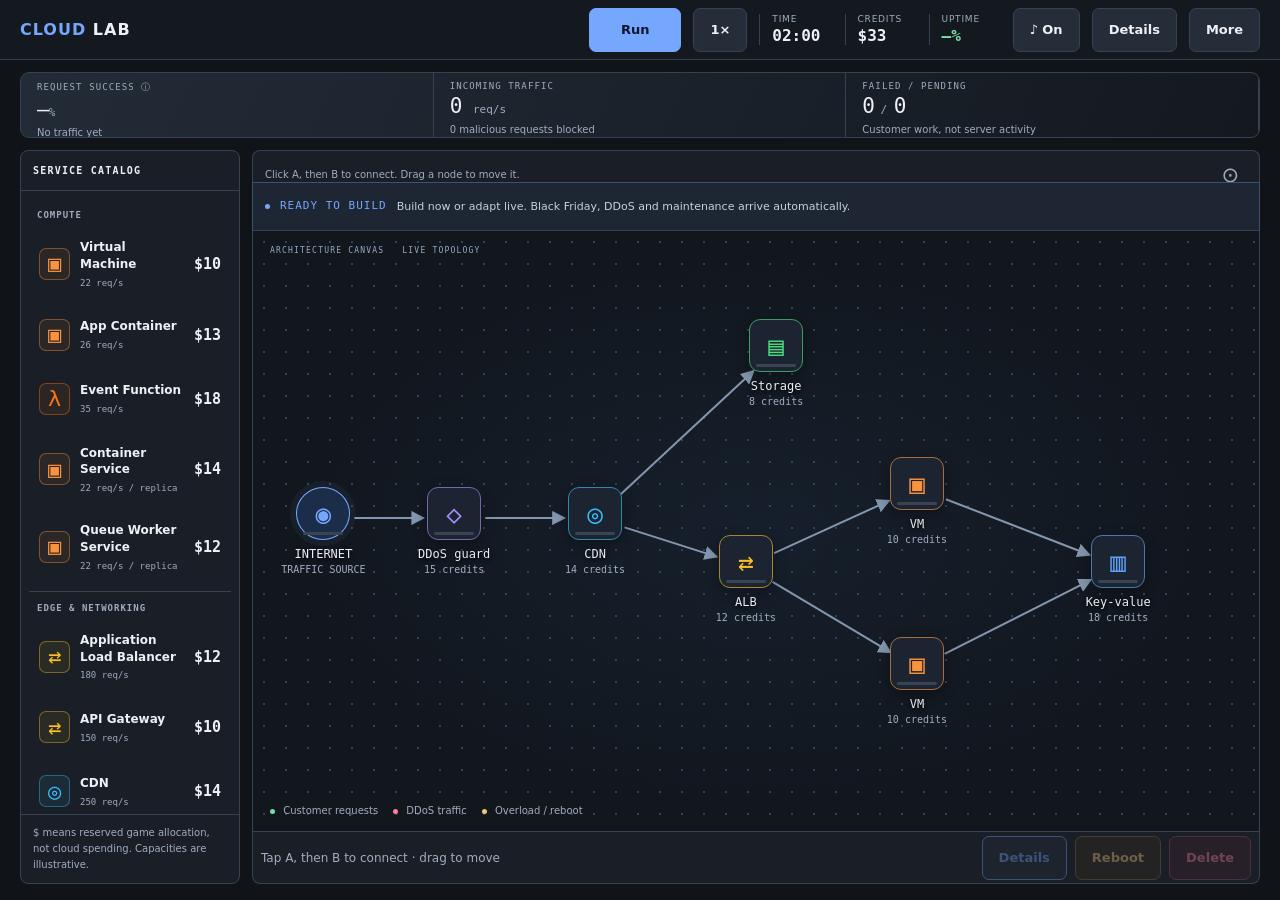
==== cloud-architect-lab/index.html @ c0fd357b "feat: showcase Cloud Architect Lab with playable demo" ====
<!doctype html>
<html lang="en">
<head>
  <meta charset="UTF-8">
  <meta name="viewport" content="width=device-width, initial-scale=1, viewport-fit=cover">
  <meta name="theme-color" content="#101318">
  <title>Cloud Architect Lab · Build. Break. Learn.</title>
  <link rel="icon" href="./favicon.svg" type="image/svg+xml">
  <link rel="stylesheet" href="./style.css">
  <link rel="stylesheet" href="./arcade.css">
  <link rel="stylesheet" href="./phone.css">
  <link rel="stylesheet" href="./theme.css">
  <link rel="stylesheet" href="./desktop.css">
  <script type="module" src="./app.js"></script>
</head>
<body>
  <div id="game-shell">
  <nav class="phone-toolbar" aria-label="Game controls">
    <span class="phone-brand">CLOUD <span>LAB</span></span>
    <button id="phone-start">Run</button><button id="phone-speed" aria-label="Change simulation speed">1×</button>
    <div class="phone-stat"><small>TIME</small><strong id="phone-clock">02:00</strong></div>
    <div class="phone-stat"><small>CREDITS</small><strong id="phone-credits">$33</strong></div>
    <div class="phone-stat"><small>UPTIME</small><strong id="phone-uptime">—%</strong></div>
    <button id="phone-mute" aria-label="Mute game audio">♪ On</button>
    <button id="phone-details">Details</button><button id="phone-menu">More</button>
  </nav>
  <header class="topbar">
    <a class="brand" href="./" aria-label="Cloud Architect Lab home"><span class="brand-icon">⬡</span><span>CLOUD ARCHITECT <b>LAB</b><small>BUILD. BREAK. LEARN.</small></span></a>
    <div class="top-right"><span class="local-badge"><i></i> SIMULATION SANDBOX</span><button id="sound-toggle" class="button quiet" aria-label="Mute sound effects" aria-pressed="true">♪ Sound on</button><button id="help" class="button quiet">How to play <span>?</span></button></div>
  </header>
  <main>
    <section class="mission-bar" aria-label="Live arcade round">
      <div class="mission-title"><span class="eyebrow">YOUR NEXT EXPERIMENT</span><h1>Build for the unexpected.</h1><p>Design a cloud. Put it under pressure. Find what breaks.</p></div>
      <div class="mission-controls"><div class="round-controls"><div class="arcade-brief"><span class="eyebrow">ONE ROUND. ADAPT LIVE.</span><small>Maintenance can overlap surges and attacks</small></div><button id="start" class="button primary">▶ &nbsp; Run simulation</button></div><div class="audio-controls" role="group" aria-label="Game audio"><button id="music-toggle" class="tiny-button" aria-pressed="true">♫ Music on</button><label for="audio-volume">Volume <input id="audio-volume" type="range" min="0" max="100" value="65"><output id="volume-value" for="audio-volume">65%</output></label><button id="test-audio" class="tiny-button">Test sound</button><span id="music-status">Music ready / paused</span></div></div>
    </section>
    <section class="metrics" aria-label="Live metrics">
      <div class="metric"><span>ROUND CLOCK</span><strong id="clock">02:00</strong><small id="phase">Ready to build</small></div>
      <div class="metric uptime-metric"><span>UPTIME <em title="Percentage of simulated time with both web and API healthy end-to-end paths. Path availability, not request success or a cloud guarantee.">ⓘ</em></span><strong id="uptime">—<sub>%</sub></strong><small id="downtime">No observed time yet</small></div>
      <div class="metric"><span>REQUEST SUCCESS <em title="Completed legitimate requests divided by arrivals. Pending work is not yet successful.">ⓘ</em></span><strong id="success">—<sub>%</sub></strong><small id="completed">No traffic yet</small></div>
      <div class="metric"><span>INCOMING TRAFFIC</span><strong id="rps">0 <sub>req/s</sub></strong><small id="blocked">0 malicious requests blocked</small></div>
      <div class="metric"><span>FAILED / PENDING</span><strong><span id="failed">0</span><sub> / </sub><span id="pending">0</span></strong><small>Customer work, not server activity</small></div>
      <div class="metric budget"><span>ALLOCATION BUDGET</span><strong id="credits">33 <sub>credits</sub></strong><small id="spent">87 / 120 allocated</small></div>
    </section>
    <section class="workspace">
      <aside class="palette panel"><div class="panel-heading"><span>SERVICE CATALOG</span><small>DRAG OR TAP TO PLACE</small></div><div id="catalog"></div><div class="palette-note">$ means reserved game allocation, not cloud spending. Capacities are illustrative.</div></aside>
      <div class="center-column">
        <div class="canvas-toolbar"><span id="canvas-hint">Click A, then B to connect. Drag a node to move it.</span><button id="fit" class="icon-button" title="Clear selection" aria-label="Clear selection">⊙</button></div>
        <div class="event-strip situation-idle" id="event-strip" role="region" aria-label="Current situation"><span class="pulse-dot"></span><strong id="event-name" aria-live="polite">READY TO BUILD</strong><span id="event-copy">Build now or adapt live. Situations change automatically.</span></div>
        <div class="board" id="board" aria-label="Cloud architecture editor">
          <div class="board-corner">ARCHITECTURE CANVAS <span>LIVE TOPOLOGY</span></div>
          <svg id="wires" viewBox="0 0 1000 580" preserveAspectRatio="none" aria-label="Directed service connections"><defs><marker id="arrow" markerWidth="7" markerHeight="7" refX="6" refY="3.5" orient="auto"><path d="M0,0 L7,3.5 L0,7" fill="#7199a6"/></marker></defs><g id="edge-layer"></g><g id="traffic-layer" aria-hidden="true"></g></svg>
          <div id="nodes"></div><div id="empty-hint" hidden><strong>Your cloud starts here.</strong><p>Drop a service on the grid, then connect it to the Internet.</p></div>
          <div class="canvas-legend"><span><i class="green"></i> Customer requests</span><span><i class="red"></i> DDoS traffic</span><span><i class="amber"></i> Overload / reboot</span></div>
        </div>
        <div class="phone-actions" aria-label="Selected service actions"><span id="phone-selection">Tap a node to inspect or connect</span><button id="selection-details" disabled>Details</button><button id="phone-reboot" disabled>Reboot</button><button id="phone-delete" disabled>Delete</button></div>
        <div class="timeline panel"><div class="timeline-heading"><span>AUTOMATIC EVENTS</span><div><button id="speed" class="tiny-button">1× speed</button><button id="retry" class="tiny-button">↺ Rebuild / retry</button></div></div><div id="timeline-track"><div id="timeline-progress"></div><div id="event-markers"></div><div id="playhead"></div></div><div class="timeline-labels"><span>0:20 · Maintenance</span><span>0:52 · Surge + maintenance</span><span>1:12 · Attack + maintenance</span></div><svg id="chart" viewBox="0 0 800 42" preserveAspectRatio="none" aria-label="Cumulative request success over the round"><path id="chart-line" d=""/></svg></div>
        <div class="templates"><span>QUICK START</span><button data-template="balanced">◫ Balanced web app</button><button data-template="fragile">△ Single-instance app</button><button data-template="managed">▧ Managed containers</button><button data-template="queued">≋ Queued workers</button><button data-template="empty">＋ Empty canvas</button><button id="save">↓ Save design</button><button id="load">↑ Load design</button></div>
      </div>
      <aside class="inspector panel"><div class="panel-heading"><span>DESIGN INSPECTOR</span><small>UNDERSTAND YOUR SYSTEM</small></div><div id="inspector-content"></div><div class="topology-audit"><div class="eyebrow">PREFLIGHT CHECKS</div><div id="checks"></div></div></aside>
    </section>
    <footer><span><i></i> LOCAL-FIRST LEARNING LAB</span><p>Independent educational project. Not affiliated with or sponsored by AWS. Service limits are illustrative.</p><div class="footer-actions"><button id="model-info">Model & grading</button><button id="about">About & credits</button></div></footer>
  </main>
  </div>
  <section id="rotate-overlay" role="alertdialog" aria-modal="true" aria-labelledby="rotate-title" tabindex="-1" hidden><span class="rotate-glyph" aria-hidden="true">⤾</span><h2 id="rotate-title">Rotate your phone</h2><p id="rotate-status">Turn to landscape to build and play.</p></section>
  <dialog id="phone-details-dialog" class="phone-dialog"><header class="phone-sheet-header"><h2>Service details</h2><button class="close-dialog" aria-label="Close service details">×</button></header><p class="muted">The round pauses while this sheet is open. Close, then press Resume.</p><p id="phone-situation-copy"></p><p id="phone-round-summary" class="muted"></p><div id="phone-details-content"></div></dialog>
  <dialog id="phone-menu-dialog" class="phone-dialog"><header class="phone-sheet-header"><h2>Round & audio</h2><button class="close-dialog" aria-label="Close round settings">×</button></header><p class="muted">Close this sheet, then press Resume to continue.</p><div id="phone-menu-content"></div><button id="phone-help" class="button quiet">How to play</button><button id="phone-model" class="button quiet">Model & grading</button><button id="phone-about" class="button quiet">About & credits</button></dialog>
  <dialog id="about-dialog" class="phone-dialog"><header class="phone-sheet-header"><h2>Cloud Architect Lab</h2><button class="close-dialog" aria-label="Close about and credits">×</button></header><p>An independent educational game for exploring cloud architecture, live changes and failure recovery. The simulation, interface and locally synthesized music/effects were developed for this project.</p><h3>Inspiration</h3><p>Inspired by <a class="source-link" href="https://d1p5xm1jr525g5.cloudfront.net/" target="_blank" rel="noopener noreferrer">FIVE NINES: AWS Architect Arcade</a>, encountered at AWS Cloud and AI Day 2026. Reference screenshots and publicly served JavaScript were consulted during development. This credit does not imply affiliation with or endorsement by the reference creator.</p><h3>Independent learning model</h3><p>Not affiliated with, endorsed by, or sponsored by Amazon Web Services or the event organisers. AWS and related service names are trademarks of Amazon.com, Inc. or its affiliates and are used as educational text references. No official AWS/event logos are used.</p><p>Capacities, costs, overload shutdowns and recovery rules are illustrative game mechanics, not AWS pricing, quotas or availability guarantees. No AWS resources are deployed when you play. Your designs and round history stay in this browser.</p></dialog>
  <div id="toast" role="status" aria-live="polite"></div>
  <input id="design-file" type="file" accept="application/json,.json" hidden>
  <dialog id="help-dialog"><button class="close-dialog" aria-label="Close help">×</button><span class="eyebrow">WELCOME TO THE LAB</span><h2>Build it. Keep it alive.</h2><p>One two-minute live round with repeated maintenance: some windows are quiet, others overlap Black Friday, cold caches or DDoS.</p><ol><li><b>Place services.</b> Drag a card onto the canvas or tap its card and then an empty spot. Prices such as $14 mean game credits; your budget is $120, not real AWS spend.</li><li><b>Connect.</b> Click A, then B to connect A → B. Drag to move. Click the source again, empty space or Escape to cancel. Edit nodes and wires while running.</li><li><b>Watch the situation.</b> Green/cyan circles are customers; bright red circles are attacks. The top banner reports current overlaps and recovery.</li><li><b>Hear the soundtrack.</b> Music starts with the round and changes from Steady to Rising, Tense or Critical. Short effects sit above it. Use Music on/off, Volume and Test sound beside Run. The header Sound on / Muted control mutes everything. Preferences are saved.</li><li><b>Recover.</b> Select a failed EC2, Fargate, RDS or ElastiCache and Reboot. Reboot cannot bypass maintenance. Pause freezes recovery and stops music; resume restarts it. Lambda, DynamoDB and Aurora throttle instead.</li></ol><div class="callout">60% static web traffic needs CloudFront → S3. 40% API traffic needs compute → database. SQS needs a downstream worker; deleting it loses unfinished work. Leave spare capacity for maintenance overlaps.</div><p class="muted">Original synthesized music and effects run locally, without media downloads or a microphone. If audio is blocked, tap Test sound, check volume and ensure the browser tab/device is not muted. Game limits are illustrative.</p><button class="button primary close-help">Let’s build →</button></dialog>
  <dialog id="model-dialog"><button class="close-dialog" aria-label="Close model details">×</button><span class="eyebrow">READ THE MODEL, NOT JUST THE SCORE</span><h2>What this sandbox measures</h2><p><b>Request success</b> is completed legitimate work / arrivals. Pending SQS entries are not successes. Deleting SQS fails its backlog immediately; disconnected queues retain it; unfinished work fails at round end.</p><p><b>Grade:</b> A needs ≥98% success, both workload paths, and no modeled single-node path loss in the final design. Otherwise ≥90% = B, ≥75% = C, ≥50% = D, below = F. Earlier failures remain in cumulative totals even after a repair.</p><p><b>Resilience check:</b> removes EC2, Fargate, RDS and ElastiCache tiles individually. Managed-service exemptions do not mean failure-proof. These are reachability checks, not capacity, zone, replication or AWS availability guarantees.</p><p><b>Automatic events:</b> Black Friday is 30–60s (2.4× legitimate traffic); cold caches overlap at 45–60s (15% hit rate); DDoS is 65–90s (90 malicious requests/s); worker maintenance is 95–110s on one fixed EC2/Fargate target. RDS maintenance is 105–115s if an RDS instance is present. Targets never migrate after removal; DynamoDB and Aurora are not scripted maintenance targets.</p><p><b>Shutdown and reboot:</b> more than 105% demand for 5s shuts EC2 down; Fargate 7s, RDS 4s, ElastiCache 6s. Manual reboot takes 6/8/7/5 simulated seconds respectively. Maintenance cannot be bypassed with reboot. Lambda, DynamoDB and Aurora throttle. These are game mechanics, not AWS behavior specifications.</p><p><b>Simulation:</b> deterministic 0.25s steps, fractional requests, equal traffic splitting and a shared capacity ledger. No retry, latency, autoscaling or actual billing model. Moving circles sample measured per-edge attempted rates; they are visual indicators, not individual simulated requests. Reduced motion displays stationary samples.</p><p><b>Persistence:</b> design JSON remains compatible with earlier saves; old mission/traffic fields are ignored. Last 20 summaries stay under <code>cal.rounds.v1</code>, including bounded live-edit and recovery logs. Nothing is uploaded.</p></dialog>
  <dialog id="results-dialog"><button class="close-dialog" aria-label="Close results">×</button><span class="eyebrow">EXPERIMENT COMPLETE</span><div class="results-header"><div><h2 id="result-title">Your architecture, under pressure.</h2><p id="result-subtitle"></p></div><div id="grade" class="grade">A</div></div><div id="result-metrics"></div><h3>What the experiment tells us</h3><div id="result-findings"></div><div class="result-actions"><button id="result-retry" class="button primary">↺ Improve this design</button><button class="button quiet close-results">Inspect final state</button></div></dialog>
</body>
</html>
---- cloud-architect-lab/style.css ----
:root{color-scheme:dark;--bg:#0b1119;--panel:#111c27;--line:#243340;--muted:#90a4b6;--text:#e7eef5;--accent:#65e5b4;--red:#fb7185;--amber:#f8c66b;font-family:Inter,ui-sans-serif,system-ui,-apple-system,BlinkMacSystemFont,"Segoe UI",sans-serif;font-synthesis:none}*{box-sizing:border-box}body{margin:0;background:var(--bg);color:var(--text);font-size:14px}button,select{font:inherit}button,a,select{-webkit-tap-highlight-color:transparent}button{cursor:pointer}button:disabled{opacity:.38;cursor:not-allowed}button:focus-visible,a:focus-visible,select:focus-visible{outline:2px solid var(--accent);outline-offset:3px}button{color:inherit}a{color:inherit;text-decoration:none}.topbar{height:82px;border-bottom:1px solid var(--line);display:flex;align-items:center;justify-content:space-between;padding:0 32px;background:#0d151f}.brand{display:flex;gap:12px;align-items:center;font-size:15px;letter-spacing:1.5px;font-weight:700}.brand b{color:var(--accent);font-weight:500}.brand small{display:block;font-size:9px;letter-spacing:3px;color:var(--muted);margin-top:5px}.brand-icon{font-size:43px;color:var(--accent);line-height:1}.top-right{display:flex;align-items:center;gap:26px}.local-badge{font:10px ui-monospace,monospace;color:#a1b6c9;letter-spacing:1px}.local-badge i,footer>span i{display:inline-block;width:6px;height:6px;border-radius:50%;background:var(--accent);margin-right:8px;box-shadow:0 0 10px #65e5b444}.button{border:1px solid var(--line);border-radius:7px;padding:11px 16px;background:#182635;font-weight:600;font-size:12px;white-space:nowrap}.button.primary{background:var(--accent);color:#09251b;border-color:var(--accent);box-shadow:0 2px 18px #65e5b414}.button.primary:hover{background:#8eedca}.button.quiet{background:transparent;color:#bfd0df}.button.quiet span{border:1px solid #405364;border-radius:4px;padding:0 4px;margin-left:5px}main{max-width:1900px;margin:auto;padding:26px 32px 0}.mission-bar{display:flex;align-items:center;justify-content:space-between;gap:20px;margin-bottom:24px}.eyebrow{font:9px ui-monospace,monospace;letter-spacing:1.7px;color:var(--accent);font-weight:700}h1{font-size:27px;letter-spacing:-.7px;margin:8px 0 5px;font-weight:650}.mission-title p{color:var(--muted);font-size:12px;margin:0}.mission-controls{display:flex;align-items:end;gap:12px}.mission-controls label{font:9px ui-monospace,monospace;color:var(--muted);letter-spacing:1.2px;display:flex;flex-direction:column;gap:7px}select{appearance:auto;border:1px solid #304354;background:#142231;color:#dfeaf4;padding:11px;border-radius:6px;min-width:150px;font-size:12px}.metrics{display:grid;grid-template-columns:repeat(5,1fr);border:1px solid var(--line);border-radius:9px;background:linear-gradient(110deg,#14222e,#101b26);margin-bottom:22px;overflow:hidden}.metric{padding:16px 20px;border-right:1px solid var(--line);min-width:0}.metric:last-child{border:0}.metric>span{font:9px ui-monospace,monospace;letter-spacing:1.1px;color:#9cafc0}.metric strong{display:block;margin-top:7px;font:500 29px ui-monospace,SFMono-Regular,Consolas,monospace;letter-spacing:-1px;white-space:nowrap}.metric strong sub{font:11px ui-monospace,monospace;letter-spacing:0;bottom:0;color:var(--muted);vertical-align:baseline}.metric small{display:block;margin-top:6px;font-size:10px;color:var(--muted)}.metric em{font-style:normal}.budget strong{color:var(--accent)}.workspace{display:grid;grid-template-columns:204px minmax(420px,1fr) 230px;gap:16px;align-items:start}.panel{background:var(--panel);border:1px solid var(--line);border-radius:8px;overflow:hidden}.panel-heading{padding:16px 14px;border-bottom:1px solid var(--line)}.panel-heading>span{display:block;font:10px ui-monospace,monospace;letter-spacing:1.2px;font-weight:700}.panel-heading small{display:block;font:8px ui-monospace,monospace;letter-spacing:.7px;color:var(--muted);margin-top:6px}#catalog{padding:8px}.service-card{display:flex;align-items:center;gap:10px;padding:10px 9px;border:1px solid transparent;border-radius:6px;width:100%;text-align:left;background:transparent;margin-bottom:3px;position:relative;touch-action:none}.service-card:hover,.service-card.placing{background:#1a2b38;border-color:#3c5666}.service-card.placing{outline:1px solid var(--accent)}.service-icon{display:grid;place-items:center;min-width:31px;height:32px;border:1px solid color-mix(in srgb,var(--color) 40%,transparent);background:color-mix(in srgb,var(--color) 8%,transparent);border-radius:7px;color:var(--color);font:22px ui-monospace,monospace}.service-card b{display:block;font-weight:550;font-size:11px}.service-card small{font:9px ui-monospace,monospace;color:var(--muted)}.service-cost{margin-left:auto;font:10px ui-monospace,monospace;color:#aabccb}.palette-note{font-size:10px;line-height:1.6;color:#7e94a7;border-top:1px solid var(--line);padding:12px 15px}.center-column{min-width:0}.canvas-toolbar{background:#12202c;border:1px solid var(--line);border-bottom:0;border-radius:8px 8px 0 0;display:flex;align-items:center;padding:8px 10px;gap:12px;height:48px}.mode-switch{display:flex;background:#0b151e;border:1px solid #253744;border-radius:5px;padding:2px;flex-shrink:0}.mode-switch button{border:0;background:none;color:#8ea6b9;font-size:10px;padding:6px 10px;border-radius:3px}.mode-switch button.active{background:#23413e;color:#9df1d0}#canvas-hint{font-size:10px;color:#8ba2b5;line-height:1.5}.icon-button{margin-left:auto;background:none;border:0;color:#8ba2b5;font-size:21px}.board{height:490px;min-height:380px;position:relative;isolation:isolate;overflow:hidden;border:1px solid var(--line);background-color:#0e1823;background-image:radial-gradient(#304454 1px,transparent 1px),radial-gradient(ellipse at 50% 50%,#18302f33,transparent 65%);background-size:22px 22px,100% 100%;touch-action:none}.board-corner{position:absolute;top:15px;left:17px;font:8px ui-monospace,monospace;letter-spacing:1.2px;color:#698195}.board-corner span{color:#497e70;margin-left:12px}#wires{position:absolute;inset:0;width:100%;height:100%;overflow:visible}#edge-layer .wire-line{stroke:#547380;stroke-width:2;fill:none;marker-end:url(#arrow);vector-effect:non-scaling-stroke;pointer-events:none}#edge-layer .wire-hit{stroke:transparent;stroke-width:18;fill:none;cursor:pointer;vector-effect:non-scaling-stroke}#edge-layer .selected-wire .wire-line{stroke:var(--accent);stroke-width:3}#edge-layer .wire-flow{stroke:#71e9c3;stroke-width:2.2;stroke-dasharray:3 38;fill:none;opacity:.75;pointer-events:none;vector-effect:non-scaling-stroke;animation:flow 2s linear infinite}.board:not(.simulating) .wire-flow{display:none}.board.paused .wire-flow{animation-play-state:paused}.node{position:absolute;transform:translate(-50%,-50%);display:flex;flex-direction:column;align-items:center;width:88px;padding:4px 0;border:0;background:transparent;user-select:none;touch-action:none;cursor:grab;z-index:2}.node.selected{z-index:3}.node-body{display:flex;align-items:center;justify-content:center;border:1px solid color-mix(in srgb,var(--color) 60%,#243340);background:#13212d;border-radius:11px;width:54px;height:53px;color:var(--color);box-shadow:0 4px 14px #0005;position:relative}.node-glyph{font:26px ui-monospace,monospace}.node.internet .node-body{border-radius:50%;background:#142b32;border-color:#3f9c9b;box-shadow:0 0 0 6px #3f9c9b0c}.node b{font:10px ui-monospace,monospace;color:#c6d4df;margin-top:7px;text-shadow:0 2px 4px #000}.node small{font:8px ui-monospace,monospace;color:#7e9bae;margin-top:3px}.node.selected .node-body{outline:2px solid var(--accent);outline-offset:4px}.node.wire-source .node-body{outline:2px solid #f8c66b;outline-offset:5px}.node-meter{position:absolute;bottom:4px;left:6px;right:6px;height:3px;border-radius:2px;background:#2a3a45;overflow:hidden}.node-meter i{height:100%;display:block;background:var(--accent);transition:width .2s}.node.hot .node-body{border-color:var(--amber);box-shadow:0 0 18px #f8c66b22}.node.overloaded .node-body,.node.down .node-body{border-color:var(--red);color:var(--red);box-shadow:0 0 18px #fb718522}.node.overloaded .node-meter i{background:var(--red)}.node.down .node-glyph{opacity:.45}.node.down .node-body:after{content:'OFFLINE';position:absolute;font:7px ui-monospace,monospace;bottom:12px;color:var(--red);background:#25151d}.canvas-legend{position:absolute;bottom:15px;left:17px;display:flex;gap:15px;pointer-events:none}.canvas-legend span{font-size:8px;color:#7d97ab}.canvas-legend i{display:inline-block;width:5px;height:5px;border-radius:50%;margin-right:5px}.green{background:var(--accent)}.amber{background:var(--amber)}.red{background:var(--red)}#empty-hint{position:absolute;left:34%;top:40%;color:#8ca9ba;pointer-events:none;font-size:12px}#empty-hint strong{font-size:17px;color:#c2d5e1}#empty-hint p{max-width:240px;line-height:1.6}.event-strip{display:flex;gap:10px;align-items:center;padding:12px 14px;background:#132722;border:1px solid #264c40;border-radius:0 0 7px 7px;min-height:43px;font-size:10px;color:#a3b9ae}.event-strip strong{font:9px ui-monospace,monospace;letter-spacing:1px;color:var(--accent);white-space:nowrap}.pulse-dot{width:5px;height:5px;min-width:5px;background:var(--accent);border-radius:50%}.event-strip.incident{background:#30251b;border-color:#6d4e2d}.event-strip.incident strong{color:var(--amber)}.event-strip.incident .pulse-dot{background:var(--amber)}.timeline{margin-top:14px;padding:13px 16px 8px}.timeline-heading{display:flex;align-items:center;justify-content:space-between;gap:12px;font:9px ui-monospace,monospace;letter-spacing:1px}.tiny-button{background:#172737;border:1px solid #2c4150;border-radius:4px;padding:4px 7px;font:9px ui-monospace,monospace;letter-spacing:0}.timeline-heading>div{display:flex;gap:7px}#timeline-track{height:7px;background:#243340;border-radius:4px;position:relative;margin-top:17px}#timeline-progress{position:absolute;inset:0 auto 0 0;width:0;background:#45977e;border-radius:4px}#event-markers>span{position:absolute;top:-3px;height:13px;background:#d6a35c44;border-left:1px solid #f3c175;border-right:1px solid #f3c175}#playhead{position:absolute;left:0;top:-4px;height:15px;width:3px;background:var(--accent);box-shadow:0 0 7px #65e5b477}.timeline-labels{display:flex;justify-content:space-between;color:#7791a6;font:8px ui-monospace,monospace;margin-top:10px}#chart{width:100%;height:35px;margin-top:8px;opacity:.8}#chart-line{fill:none;stroke:var(--accent);stroke-width:1.5;vector-effect:non-scaling-stroke}.templates{display:flex;gap:7px;flex-wrap:wrap;align-items:center;padding:14px 0}.templates>span{font:8px ui-monospace,monospace;color:#7891a6;letter-spacing:1px;margin-right:3px}.templates button{font-size:9px;background:#131f2a;border:1px solid #263a49;border-radius:4px;padding:6px 8px;color:#a9bed0}.inspector{min-height:592px}#inspector-content{padding:18px 15px;min-height:250px}.inspector-icon{width:42px;height:42px;min-width:42px;font-size:27px;margin-bottom:13px}.inspector h2{font-size:16px;line-height:1.4;margin:0 0 7px}.inspector p{font-size:11px;line-height:1.7;color:var(--muted)}.inspector .tag{display:inline-block;background:#20372f;border:1px solid #34574a;color:#8ce1bb;border-radius:4px;font:8px ui-monospace,monospace;padding:4px 6px;margin-bottom:7px}.inspector dl{display:grid;grid-template-columns:1fr auto;font:10px ui-monospace,monospace;gap:10px;margin:17px 0;color:#9fb2c1}.inspector dd{margin:0;color:#d7e4ed}.danger-button{border:1px solid #66404a;background:#351f2a;color:#f4a5b0;border-radius:4px;padding:7px 10px;font-size:10px;width:100%;margin-top:10px}.topology-audit{padding:16px 15px;border-top:1px solid var(--line)}.topology-audit .eyebrow{color:#91aabd;font-size:8px;margin-bottom:12px}.check{font-size:10px;line-height:1.6;display:flex;gap:7px;margin-bottom:9px;color:#95b8aa}.check.warn{color:#d9b576}.check>span{font-size:12px}.inspector .hint-callout{padding:10px;background:#172936;border:1px solid #294351;border-radius:5px;font-size:10px;line-height:1.7;color:#9dbbcb}footer{display:flex;align-items:center;justify-content:space-between;gap:20px;min-height:66px;border-top:1px solid #1d2b37;margin-top:8px;color:#677f93}footer>span{font:8px ui-monospace,monospace;letter-spacing:1px;white-space:nowrap}footer p{font-size:9px;line-height:1.6;margin:10px 0}footer button{background:none;border:0;font-size:10px;color:#8daabd;white-space:nowrap}dialog{background:#12202d;color:var(--text);border:1px solid #3b5364;border-radius:14px;max-width:660px;width:calc(100% - 32px);padding:32px;box-shadow:0 25px 100px #000a;max-height:88dvh;overflow:auto}dialog::backdrop{background:#040a12c9;backdrop-filter:blur(7px)}dialog h2{font-size:27px;letter-spacing:-.7px;margin:12px 0}dialog h3{font-size:15px}dialog p,dialog li{font-size:13px;line-height:1.8;color:#afc2d2}dialog ol{padding-left:20px}dialog li{padding:5px 0}dialog b{color:#e2edf5}.close-dialog{position:absolute;top:12px;right:14px;background:none;border:0;color:#8fa6b8;font-size:25px}.callout{background:#192f37;border-left:3px solid var(--accent);padding:12px 15px;font-size:12px;line-height:1.8;color:#b4ccda}.muted{color:var(--muted)}.results-header{display:flex;align-items:center;justify-content:space-between;gap:20px}.grade{font:600 62px ui-monospace,monospace;color:var(--accent);background:#173b30;border:1px solid #396f59;border-radius:12px;min-width:94px;text-align:center;padding:9px}.grade.bad{color:var(--amber);background:#34291d;border-color:#705a39}#result-metrics{display:grid;grid-template-columns:repeat(3,1fr);border:1px solid var(--line);margin:20px 0;border-radius:6px}#result-metrics>div{padding:14px;border-right:1px solid var(--line)}#result-metrics>div:last-child{border:0}#result-metrics strong{display:block;font:24px ui-monospace,monospace}#result-metrics small{font-size:9px;color:var(--muted)}.finding{border-top:1px solid #2b3d4c;padding:11px 0}.finding strong{font-size:12px}.finding p{font-size:11px;margin:4px 0}.result-actions{display:flex;gap:10px;margin-top:20px}#toast{position:fixed;bottom:25px;left:50%;transform:translate(-50%,15px);opacity:0;pointer-events:none;background:#1c3440;border:1px solid #507285;padding:12px 20px;border-radius:7px;font-size:12px;z-index:20;transition:opacity .15s,transform .15s;max-width:calc(100% - 32px)}#toast.visible{opacity:1;transform:translate(-50%,0)}.drag-ghost{position:fixed;z-index:40;pointer-events:none;padding:10px 14px;background:#254b41;border:1px solid var(--accent);border-radius:7px;font-size:12px;box-shadow:0 5px 20px #0008}.placing-service{cursor:crosshair}.simulating .node{cursor:pointer}@keyframes flow{to{stroke-dashoffset:-82}}@media(min-width:1600px){.board{height:570px}.workspace{grid-template-columns:220px minmax(420px,1fr) 255px}.service-card{padding:12px 10px}.inspector{min-height:670px}}@media(max-width:1200px){main{padding:20px 18px 0}.topbar{padding:0 20px}.workspace{grid-template-columns:170px minmax(370px,1fr)}.inspector{grid-column:1/-1;min-height:0;display:grid;grid-template-columns:170px 1fr 1fr}.inspector .panel-heading{border:0}.inspector #inspector-content{min-height:0;padding:14px;border-left:1px solid var(--line)}.topology-audit{border-top:0;border-left:1px solid var(--line)}.inspector-icon{float:left;margin:0 13px 8px 0}.inspector dl{margin:8px 0}.metric{padding:14px}.metric strong{font-size:25px}.mission-controls{gap:8px}select{min-width:130px}.board{height:470px}}@media(max-width:850px){.mission-bar{align-items:start;flex-direction:column;gap:16px}.mission-controls{width:100%}.mission-controls label{flex:1}.mission-controls select{width:100%;min-width:0}.mission-controls>.button{flex:1}.local-badge{display:none}.metric>span{font-size:8px;letter-spacing:.4px}.metric small{font-size:8px}.metric{padding:12px 10px}.metric strong{font-size:22px}.workspace{gap:10px;grid-template-columns:145px minmax(340px,1fr)}.service-card{gap:7px;padding:9px 4px}.service-card b{font-size:10px}.service-card .service-cost{font-size:9px}.service-icon{min-width:26px;width:26px;height:28px;font-size:20px}.panel-heading{padding:14px 10px}.panel-heading>span{font-size:9px}.panel-heading small{font-size:7px}.board{height:430px}.node-body{width:46px;height:46px}.node{width:75px}.node-glyph{font-size:23px}.node b{font-size:9px}.canvas-toolbar{padding:7px;gap:7px}.canvas-toolbar #canvas-hint{font-size:9px}.mode-switch button{padding:6px}.timeline-labels{font-size:7px}.inspector{grid-template-columns:145px 1fr 1fr}.topbar{height:70px}footer{gap:12px}footer>span{display:none}}@media(max-width:600px){main{padding:17px 10px 0}.topbar{padding:0 13px}.brand{font-size:12px;letter-spacing:1px}.brand-icon{font-size:35px}.brand small{font-size:7px;letter-spacing:2px}.top-right{gap:0}.top-right .button{font-size:10px;padding:8px}h1{font-size:24px}.mission-controls{flex-wrap:wrap}.mission-controls>.button{flex-basis:100%}.metrics{grid-template-columns:repeat(3,1fr);margin-bottom:14px}.metric:nth-child(3){border-right:0}.metric:nth-child(4),.metric:nth-child(5){border-top:1px solid var(--line)}.metric:nth-child(4){grid-column:span 2}.metric strong{font-size:24px}.workspace{display:flex;flex-direction:column}.palette{width:100%}.palette .panel-heading{display:flex;justify-content:space-between;align-items:center;padding:10px}.palette .panel-heading small{margin:0}.palette-note{display:none}#catalog{display:flex;overflow:auto;padding:5px;gap:3px}.service-card{min-width:105px;display:grid;grid-template-columns:25px 1fr;gap:4px 7px;margin:0;padding:5px;touch-action:pan-x}.service-card .service-cost{display:none}.service-card b{font-size:9px}.service-card small{font-size:8px}.center-column{width:100%}.board{height:430px;min-height:430px}.board-corner{font-size:7px;left:10px}.board-corner span{display:none}.node-body{width:40px;height:40px;border-radius:8px}.node-glyph{font-size:21px}.node b{font-size:8px}.node small{font-size:7px}.node{width:65px}.canvas-toolbar{height:46px}.canvas-toolbar #canvas-hint{font-size:8px}.canvas-legend{gap:10px;left:10px}.canvas-legend span{font-size:7px}.event-strip{font-size:9px;line-height:1.5}.event-strip strong{font-size:8px}.inspector{display:block;width:100%}.inspector .panel-heading{border-bottom:1px solid var(--line)}.inspector #inspector-content{border:0}.topology-audit{border-left:0;border-top:1px solid var(--line)}.timeline{padding:12px}.timeline-heading{font-size:8px;letter-spacing:.5px}.tiny-button{font-size:8px}.templates{gap:5px}.templates button{font-size:8px}footer p{font-size:8px}dialog{padding:25px 20px}dialog h2{font-size:23px}.grade{font-size:45px;min-width:72px}.result-actions{flex-direction:column}.results-header{gap:12px}.board #empty-hint{left:28%;font-size:10px}#empty-hint strong{font-size:14px}}@media(prefers-reduced-motion:reduce){*,*:before,*:after{animation:none!important;transition:none!important}}
---- cloud-architect-lab/arcade.css ----
/* Live-arcade additions. Values are display mechanics, not AWS service limits. */
.arcade-brief { display:flex; flex-direction:column; gap:7px; padding:0 12px 4px 0; }
.arcade-brief small { color:var(--muted); font-size:10px; }
.service-card b { line-height:1.4; }
.service-card { min-height:53px; }
.service-copy { min-width:0; flex:1; }
.service-cost { flex:0 0 auto; white-space:nowrap; font:700 15px ui-monospace,monospace; color:#d9eef8; margin-left:auto; }
.mission-controls { flex-direction:column; align-items:stretch; min-width:360px; gap:9px; }
.round-controls { display:flex; justify-content:flex-end; align-items:center; gap:16px; }
.audio-controls { display:flex; align-items:center; justify-content:flex-end; flex-wrap:wrap; gap:8px; padding:7px 9px; border:1px solid #2c4050; border-radius:6px; background:#111e2a; }
.audio-controls label { display:flex; flex-direction:row; align-items:center; gap:6px; font-size:9px; letter-spacing:0; }
.audio-controls input { width:78px; accent-color:var(--accent); cursor:pointer; }
.audio-controls output { min-width:28px; font:10px ui-monospace,monospace; color:#c9e3ec; }
#music-status { color:#91bdaf; font:9px ui-monospace,monospace; min-width:95px; }
.palette #catalog { max-height:760px; overflow-y:auto; }
.catalog-group { padding-top:7px; }
.catalog-group + .catalog-group { border-top:1px solid #263b49; margin-top:8px; }
.catalog-group h3 { margin:4px 8px 8px; color:#a0b5c7; font:700 9px ui-monospace,monospace; letter-spacing:1px; text-transform:uppercase; }
.assessment-title { display:flex; align-items:center; gap:9px; }
.assessment-icon { display:inline-grid; place-items:center; width:20px; height:20px; flex:0 0 20px; border-radius:50%; font-size:14px; }
.assessment-pass { color:#73efb8; background:#214d3c; }
.assessment-fail { color:#ff8ca2; background:#542737; }
.assessment-info { color:#a6bbce; background:#24394b; }
.node b { max-width:100px; white-space:nowrap; }
#traffic-layer { pointer-events:none; }
.traffic-packet { pointer-events:none; stroke-width:1.2px; vector-effect:non-scaling-stroke; }
.request-packet { fill:#a6ffed; stroke:#f1fffd; filter:drop-shadow(0 0 4px #3dffd0) drop-shadow(0 0 8px #3dffd088); }
.attack-packet { fill:#ff244f; stroke:#ffb1c1; filter:drop-shadow(0 0 5px #ff1749) drop-shadow(0 0 10px #ff1749bb); }
.node.blocking .node-body { box-shadow:0 0 0 4px #65e5b42b,0 0 23px #65e5b454; }
.node.state-overloaded .node-meter i { background:#ffad45; }
.node.state-down .node-body:after { content:'REBOOT'; }
.node.state-rebooting .node-body { border-color:#f8c66b; color:#f8c66b; }
.node.state-rebooting .node-body:after { content:'BOOTING'; color:#f8c66b; background:#2a2417; }
.node.state-maintenance .node-body { border-color:#c1a0ff; color:#c1a0ff; box-shadow:0 0 16px #b48bff33; }
.node.state-maintenance .node-body:after { content:'MAINT.'; color:#d0b8ff; background:#241b36; }
.node.state-throttled .node-body { border-color:#f8c66b; }
.reboot-button { width:100%; margin-top:8px; background:#eeb65e; border-color:#eeb65e; color:#2a1b05; }
.service-rule { border-left:2px solid #577c8d; padding-left:9px; }
.metrics { grid-template-columns:repeat(6,minmax(0,1fr)); }
.uptime-metric strong { color:var(--accent); }
#result-metrics { grid-template-columns:repeat(4,minmax(0,1fr)); }
#result-metrics strong { font-size:23px; }
#node-state { color:#f5cf8c; }
.event-strip { border-radius:0; border-bottom:0; transition:background-color .18s,border-color .18s; }
.board { border-radius:0 0 8px 8px; }
.event-strip strong { white-space:normal; line-height:1.5; }
.event-strip.situation-surge { background:#362a16; border-color:#86642e; color:#e7cda4; }
.situation-surge strong { color:#ffd07b; }
.situation-surge .pulse-dot { background:#ffd07b; }
.event-strip.situation-attack,.event-strip.situation-failure { background:#3b1924; border-color:#a94358; color:#ffc2cd; }
.situation-attack strong,.situation-failure strong { color:#ff708e; }
.situation-attack .pulse-dot,.situation-failure .pulse-dot { background:#ff476e; box-shadow:0 0 9px #ff476e; }
.event-strip.situation-maintenance { background:#2c2340; border-color:#755795; color:#d4c1ee; }
.situation-maintenance strong { color:#d3adff; }
.situation-maintenance .pulse-dot { background:#bf8dff; }
.event-strip.situation-paused { background:#1e2b3a; border-color:#476078; color:#b7c7d8; }
.situation-paused strong { color:#bed6ec; }
.event-strip.situation-recovery,.event-strip.situation-complete { background:#16392f; border-color:#3f8c6d; }
.node.wire-source .node-body { outline:2px solid #f8c66b; outline-offset:5px; }
@media(max-width:600px) {
  .metrics { grid-template-columns:repeat(3,minmax(0,1fr)); }
  .metrics .metric:nth-child(4) { grid-column:auto; }
  .metrics .metric:nth-child(n+4) { border-top:1px solid var(--line); }
  .metrics .metric:nth-child(3n) { border-right:0; }
  #result-metrics { grid-template-columns:repeat(2,minmax(0,1fr)); }
  #result-metrics>div:nth-child(2) { border-right:0; }
  #result-metrics>div:nth-child(n+3) { border-top:1px solid var(--line); }
  .mission-controls { min-width:0; width:100%; }
  .round-controls { gap:8px; justify-content:space-between; }
  .round-controls .button { font-size:11px; padding:10px 12px; }
  .audio-controls { justify-content:flex-start; gap:7px; }
  .audio-controls input { width:65px; }
  #music-status { flex-basis:100%; }
  .brand { font-size:9px; letter-spacing:.5px; gap:7px; }
  .brand-icon { font-size:30px; }
  .brand small { font-size:6px; letter-spacing:1.5px; }
  .top-right { gap:5px; }
  .top-right .button { font-size:9px; padding:7px 8px; }
  .event-strip { flex-wrap:wrap; gap:5px 8px; }
  #event-copy { flex-basis:100%; padding-left:13px; }
  .mission-controls .arcade-brief { flex:1; padding:0; }
  .mission-controls>.button { flex-basis:auto; }
  .arcade-brief .eyebrow { font-size:8px; letter-spacing:.7px; }
  .arcade-brief small { font-size:8px; }
  .palette #catalog { max-height:none; overflow-x:auto; overflow-y:hidden; }
  .catalog-group { flex:0 0 auto; padding:4px 0; }
  .catalog-group + .catalog-group { border-top:0; border-left:1px solid #2b4050; margin:0 0 0 4px; padding-left:8px; }
  .catalog-group h3 { margin:2px 6px 6px; font-size:8px; }
  .catalog-group-cards { display:flex; gap:3px; }
  .service-card { min-height:60px; min-width:165px; grid-template-columns:26px minmax(0,1fr) auto; }
  .service-card .service-cost { display:block; grid-column:3; grid-row:1; align-self:center; font-size:15px; }
  .node b { font-size:8px; }
}
@media(prefers-reduced-motion:reduce) {
  .traffic-packet { filter:none; }
}
---- cloud-architect-lab/phone.css ----
/* Load after style.css and arcade.css. JS owns phone/portrait detection.
 * Runtime attribution: OpenCode / openai/gpt-6.1-sol.
 */
#rotate-overlay,
.phone-toolbar,
.phone-actions {
  display: none;
}

/* Preserve native dialog closure and explicit hidden state at every breakpoint. */
.phone-dialog:not([open]),
#rotate-overlay[hidden],
.phone-toolbar[hidden],
.phone-actions[hidden],
body.phone-layout [hidden] {
  display: none !important;
}

/* The root is not an ancestor with touch-action:none: modal/catalog pans work. */
html:has(> body.phone-layout),
body.phone-layout {
  overflow: hidden;
  overscroll-behavior: none;
}

body.phone-layout #game-shell {
  position: fixed;
  top: var(--phone-top, 0px);
  left: var(--phone-left, 0px);
  width: var(--phone-width, 100vw);
  height: var(--phone-height, 100vh);
  height: var(--phone-height, 100dvh);
  padding: env(safe-area-inset-top, 0px) env(safe-area-inset-right, 0px)
    env(safe-area-inset-bottom, 0px) env(safe-area-inset-left, 0px);
  display: grid;
  grid-template-rows: 44px minmax(0, 1fr);
  overflow: hidden;
  background: var(--bg);
}

body.phone-layout #game-shell > .topbar,
body.phone-layout #game-shell .mission-bar,
body.phone-layout #game-shell .metrics,
body.phone-layout #game-shell main > footer,
body.phone-layout #game-shell .canvas-toolbar,
body.phone-layout #game-shell .timeline,
body.phone-layout #game-shell .templates,
body.phone-layout #game-shell .inspector {
  display: none;
}

body.phone-layout .phone-toolbar {
  display: flex;
  align-items: center;
  gap: 4px;
  min-width: 0;
  height: 44px;
  min-height: 44px;
  padding: 0 6px;
  border-bottom: 0;
  box-shadow: inset 0 -1px #2b4a48;
  background: linear-gradient(110deg, #122b2b, #101b26 65%);
}

body.phone-layout .phone-brand {
  flex: 0 1 auto;
  min-width: 0;
  overflow: hidden;
  color: var(--accent);
  font-size: 11px;
  font-weight: 750;
  letter-spacing: .6px;
  white-space: nowrap;
  text-overflow: ellipsis;
}

body.phone-layout .phone-brand span {
  color: var(--text);
}

body.phone-layout .phone-toolbar button,
body.phone-layout .phone-actions button {
  flex: 0 0 auto;
  min-width: 44px;
  height: 44px;
  min-height: 44px;
  margin: 0;
  padding: 0 10px;
  border: 1px solid #35505c;
  border-radius: 6px;
  background: #172b36;
  color: var(--text);
  font-size: 12px;
  font-weight: 650;
  line-height: 1;
  white-space: nowrap;
  touch-action: manipulation;
}

body.phone-layout #phone-start {
  min-width: 70px;
  background: var(--accent);
  border-color: var(--accent);
  color: #09251b;
}

body.phone-layout .phone-stat {
  flex: 1 1 0;
  min-width: 0;
  display: flex;
  flex-direction: column;
  justify-content: center;
  gap: 3px;
  overflow: hidden;
  color: var(--muted);
  font: 7px ui-monospace, monospace;
  line-height: 1;
  white-space: nowrap;
}

body.phone-layout .phone-stat :is(span, small, label) {
  overflow: hidden;
  font-size: 7px;
  white-space: nowrap;
  text-overflow: ellipsis;
}

body.phone-layout :is(#phone-clock, #phone-credits, #phone-uptime) {
  display: block;
  overflow: hidden;
  color: var(--text);
  font: 650 12px ui-monospace, monospace;
  font-variant-numeric: tabular-nums;
  line-height: 1.2;
  white-space: nowrap;
  text-overflow: ellipsis;
}

body.phone-layout #phone-uptime {
  color: var(--accent);
}

body.phone-layout #game-shell > main {
  width: 100%;
  height: 100%;
  min-width: 0;
  min-height: 0;
  max-width: none;
  margin: 0;
  padding: 4px;
  overflow: hidden;
}

body.phone-layout #game-shell .workspace {
  display: grid;
  grid-template-columns: clamp(132px, 20vw, 160px) minmax(0, 1fr);
  grid-template-rows: minmax(0, 1fr);
  align-items: stretch;
  gap: 4px;
  width: 100%;
  height: 100%;
  min-width: 0;
  min-height: 0;
  overflow: hidden;
}

body.phone-layout #game-shell .center-column {
  display: grid;
  grid-template-rows: 36px minmax(0, 1fr) 44px;
  gap: 0;
  width: 100%;
  height: 100%;
  min-width: 0;
  min-height: 0;
  overflow: hidden;
}

body.phone-layout #game-shell .event-strip {
  display: grid;
  grid-template-columns: 5px minmax(0, 1fr);
  grid-template-rows: repeat(2, minmax(0, 1fr));
  align-content: center;
  align-items: center;
  gap: 1px 7px;
  height: 36px;
  min-height: 0;
  padding: 3px 8px;
  overflow: hidden;
  border-radius: 6px 6px 0 0;
}

body.phone-layout .event-strip .pulse-dot {
  grid-row: 1 / -1;
}

body.phone-layout .event-strip :is(#event-name, #event-copy) {
  grid-column: 2;
  min-width: 0;
  overflow: hidden;
  padding: 0;
  font-size: 9px;
  line-height: 1.2;
  letter-spacing: .2px;
  white-space: nowrap;
  text-overflow: ellipsis;
}

/* Explicitly undo all desktop and <=600px board minimums. At 320px high,
 * the board gets 188px before safe-area deductions (44 + 8 + 36 + 44).
 */
body.phone-layout #game-shell #board {
  width: 100%;
  height: 100%;
  min-width: 0;
  min-height: 0;
  max-height: none;
  border-radius: 0;
  touch-action: none;
}

body.phone-layout #game-shell .palette {
  display: flex;
  flex-direction: column;
  width: 100%;
  height: 100%;
  min-width: 0;
  min-height: 0;
  overflow: hidden;
}

body.phone-layout .palette .panel-heading {
  display: block;
  flex: 0 0 auto;
  padding: 7px 6px;
}

body.phone-layout .palette .panel-heading > span {
  font-size: 9px;
  letter-spacing: .3px;
}

body.phone-layout .palette .panel-heading small {
  display: block;
  margin-top: 4px;
  font-size: 7px;
  letter-spacing: 0;
}

body.phone-layout .palette #catalog {
  display: flex;
  flex-direction: column;
  flex: 1 1 0;
  min-width: 0;
  min-height: 0;
  max-height: none;
  gap: 0;
  padding: 4px;
  overflow-y: auto;
  overflow-x: hidden;
  touch-action: pan-y;
  overscroll-behavior: contain;
  scrollbar-width: thin;
  scrollbar-color: #426358 #111c27;
}

body.phone-layout .catalog-group {
  flex: 0 0 auto;
  width: 100%;
  padding: 4px 0;
}

body.phone-layout .catalog-group + .catalog-group {
  margin: 5px 0 0;
  padding: 6px 0 0;
  border-top: 1px solid var(--line);
  border-left: 0;
}

body.phone-layout .catalog-group h3 {
  margin: 3px 2px 5px;
  font-size: 8px;
  letter-spacing: .4px;
}

body.phone-layout .catalog-group-cards {
  display: flex;
  flex-direction: column;
  gap: 3px;
}

body.phone-layout .palette .service-card {
  display: flex;
  align-items: center;
  flex: 0 0 auto;
  width: 100%;
  min-width: 0;
  min-height: 52px;
  gap: 4px;
  margin: 0;
  padding: 5px 2px;
  touch-action: pan-y;
  overscroll-behavior: contain;
}

body.phone-layout .service-card .service-icon {
  flex: 0 0 24px;
  width: 24px;
  min-width: 24px;
  height: 24px;
  border-radius: 5px;
  font-size: 18px;
}

body.phone-layout .service-card .service-copy {
  flex: 1 1 0;
  min-width: 0;
}

body.phone-layout .service-card :is(b, small) {
  display: block;
  overflow: hidden;
  font-size: 9px;
  line-height: 1.4;
  white-space: nowrap;
  text-overflow: ellipsis;
}

body.phone-layout .service-card .service-cost {
  display: block;
  flex: 0 0 auto;
  margin-left: auto;
  font-size: 12px;
  line-height: 1;
  white-space: nowrap;
}

body.phone-layout .palette-note,
body.phone-layout .board-corner {
  display: none;
}

body.phone-layout #board .node {
  width: 60px;
  min-width: 44px;
  min-height: 44px;
  padding: 3px 0;
  touch-action: none;
}

body.phone-layout #board .node-body {
  flex: 0 0 34px;
  width: 34px;
  height: 34px;
  border-radius: 8px;
}

body.phone-layout #board .node.internet .node-body {
  border-radius: 50%;
}

body.phone-layout #board .node-glyph {
  font-size: 20px;
}

body.phone-layout #board .node b,
body.phone-layout #board .node small {
  max-width: 60px;
  margin-top: 2px;
  overflow: hidden;
  font-size: 7px;
  line-height: 1.15;
  white-space: nowrap;
  text-overflow: ellipsis;
}

body.phone-layout #board .canvas-legend {
  right: 4px;
  bottom: 4px;
  left: 4px;
  gap: 7px;
  flex-wrap: wrap;
}

body.phone-layout #board .canvas-legend span {
  font-size: 7px;
  line-height: 1.2;
}

body.phone-layout #board .canvas-legend i {
  margin-right: 3px;
}

body.phone-layout #board #empty-hint {
  inset: 25% 12px auto;
  text-align: center;
  font-size: 10px;
}

body.phone-layout #board #empty-hint strong {
  font-size: 13px;
}

body.phone-layout #board #empty-hint p {
  max-width: none;
  line-height: 1.4;
}

body.phone-layout .phone-actions {
  display: flex;
  align-items: center;
  gap: 4px;
  min-width: 0;
  height: 44px;
  overflow: hidden;
  background: #12212c;
  border-radius: 0 0 6px 6px;
}

body.phone-layout #toast {
  bottom: calc(48px + env(safe-area-inset-bottom, 0px));
  padding: 8px 12px;
  font-size: 10px;
}

body.phone-portrait #toast {
  display: none;
}

body.phone-layout #phone-selection {
  flex: 1 1 0;
  min-width: 0;
  padding-left: 8px;
  overflow: hidden;
  color: #c6d4df;
  font-size: 10px;
  white-space: nowrap;
  text-overflow: ellipsis;
}

body.phone-layout #phone-reboot {
  background: #332819;
  border-color: #896533;
  color: var(--amber);
}

body.phone-layout #phone-delete {
  background: #351f2a;
  border-color: #66404a;
  color: #ffc2cd;
}

/* Native top-layer dialogs remain scrollable, including their moved content.
 * [open] is essential: never turn a closed native dialog into a visible panel.
 */
body.phone-layout :is(.phone-dialog, #help-dialog, #model-dialog, #results-dialog)[open] {
  width: min(520px, 96vw);
  max-width: calc(var(--phone-width, 100vw) - 12px);
  max-height: calc(var(--phone-height, 100dvh) - 12px
    - env(safe-area-inset-top, 0px) - env(safe-area-inset-bottom, 0px));
  margin: auto;
  padding: 20px;
  padding-top: 52px;
  overflow: auto;
  overscroll-behavior: contain;
  touch-action: pan-y;
  border-color: #3c665f;
  background: linear-gradient(145deg, #142c30, #111c27 55%);
}

body.phone-layout dialog button,
body.phone-layout dialog select,
body.phone-layout dialog input[type="range"] {
  min-width: 44px;
  min-height: 44px;
}

body.phone-layout dialog .close-dialog {
  position: absolute;
  top: 4px;
  right: 4px;
  width: 44px;
  height: 44px;
  padding: 0;
  border-radius: 6px;
  color: #c9e3dc;
}

body.phone-layout .phone-dialog .inspector {
  display: block;
  width: 100%;
  height: auto;
  min-height: 0;
  max-height: none;
  overflow: visible;
  grid-column: auto;
}

body.phone-layout .phone-dialog[open] {
  padding-top: 20px;
}

body.phone-layout .phone-sheet-header {
  position: sticky;
  top: -20px;
  z-index: 3;
  display: flex;
  align-items: center;
  justify-content: space-between;
  min-height: 52px;
  margin: -20px -20px 12px;
  padding: 4px 6px 4px 16px;
  border-bottom: 1px solid #36584f;
  background: #142c30;
}

body.phone-layout .phone-sheet-header h2 {
  margin: 0;
  font-size: 20px;
}

body.phone-layout .phone-sheet-header .close-dialog {
  position: static;
  flex: 0 0 44px;
}

body.phone-layout .phone-dialog #inspector-content {
  min-height: 0;
  border-left: 0;
}

body.phone-layout .phone-dialog .topology-audit {
  border-left: 0;
  border-top: 1px solid var(--line);
}

body.phone-layout .phone-dialog .audio-controls,
body.phone-layout .phone-dialog .templates {
  display: flex;
  flex-wrap: wrap;
  justify-content: flex-start;
  gap: 8px;
  touch-action: pan-y;
}

body.phone-layout .phone-dialog .timeline {
  display: block;
  min-width: 0;
  touch-action: pan-y;
}

body.phone-layout .phone-dialog .timeline-heading,
body.phone-layout .phone-dialog .timeline-labels {
  flex-wrap: wrap;
}

body.phone-layout .phone-dialog .templates > span {
  flex-basis: 100%;
}

/* JS controls both this class and hidden; CSS does not infer orientation. */
body.phone-portrait #game-shell {
  visibility: hidden;
  pointer-events: none;
}

body.phone-portrait #rotate-overlay:not([hidden]) {
  position: fixed;
  inset: 0;
  z-index: 1000;
  display: flex;
  flex-direction: column;
  align-items: center;
  justify-content: center;
  gap: 14px;
  padding: calc(24px + env(safe-area-inset-top, 0px))
    calc(24px + env(safe-area-inset-right, 0px))
    calc(24px + env(safe-area-inset-bottom, 0px))
    calc(24px + env(safe-area-inset-left, 0px));
  overflow: auto;
  background: radial-gradient(ellipse at 50% 35%, #1b4941, transparent 65%), #0b1119;
  color: var(--text);
  text-align: center;
}

body.phone-portrait .rotate-glyph {
  display: grid;
  place-items: center;
  flex: 0 0 auto;
  width: 88px;
  height: 88px;
  border: 1px solid #407b68;
  border-radius: 24px;
  background: #16352f;
  color: var(--accent);
  font-size: 64px;
  line-height: 1;
  box-shadow: 0 12px 48px #0005;
}

body.phone-portrait #rotate-overlay h2 {
  margin: 8px 0 0;
  font-size: clamp(24px, 7vw, 34px);
  letter-spacing: -.6px;
}

body.phone-portrait #rotate-status {
  max-width: 30ch;
  margin: 0;
  color: #b3c9c6;
  font-size: 14px;
  line-height: 1.6;
}

@media (max-width: 740px) {
  body.phone-layout .phone-brand {
    display: none;
  }
}

/* Cosmetic compaction only: targets stay 44px and catalog cards stay 52px. */
@media (pointer: coarse) and (max-height: 340px) {
  body.phone-layout .palette .panel-heading {
    padding: 5px 6px;
  }

  body.phone-layout .phone-toolbar {
    gap: 3px;
    padding-inline: 4px;
  }

  body.phone-layout .phone-toolbar button {
    padding-inline: 8px;
  }
}
---- cloud-architect-lab/theme.css ----
/* Cloud Architect Lab: Graphite & Blue. Loaded last; layout and mechanics stay
 * in their existing sheets. UI accent is blue, health/traffic remains green. */
:root {
  --bg: #101318;
  --panel: #1a1f27;
  --panel-raised: #252d38;
  --panel-deep: #141920;
  --board: #12171e;
  --line: #354253;
  --muted: #a0adbf;
  --text: #edf1f7;
  --accent: #75a7ff;
  --on-accent: #0c172b;
  --accent-soft: #253b5c;
  --success: #75dfa4;
  --success-bg: #1a342a;
  --danger: #ff7f99;
  --danger-bg: #3e232d;
  --warning: #f3c77b;
  --warning-bg: #352b1d;
  --maintenance: #c2adff;
  --maintenance-bg: #2c263f;
  --wire: #8297af;
  --red: var(--danger);
  --amber: var(--warning);
}
body { background:var(--bg); color:var(--text); }
.topbar { background:var(--panel-deep); border-color:var(--line); }
.brand b,.brand-icon,.eyebrow { color:var(--accent); }
.button { background:var(--panel-raised); border-color:var(--line); }
.button.primary { color:var(--on-accent); background:var(--accent); border-color:var(--accent); box-shadow:0 3px 18px #75a7ff1a; }
.button.primary:hover { background:#91b9ff; }
.button.quiet { color:#c5d3e6; }
.local-badge { color:var(--muted); }
.local-badge i,footer>span i { background:var(--success); box-shadow:0 0 8px #75dfa43d; }
.metrics { background:linear-gradient(115deg,#232b37,var(--panel-deep)); border-color:var(--line); }
.metric>span,.metric small,.metric strong sub { color:var(--muted); }
.budget strong { color:var(--accent); }
.uptime-metric strong { color:var(--success); }
.panel { background:var(--panel); border-color:var(--line); }
.panel-heading { border-color:var(--line); }
.panel-heading small,.palette-note,.catalog-group h3 { color:var(--muted); }
.audio-controls { background:var(--panel-deep); border-color:var(--line); }
.audio-controls output,.service-cost { color:var(--text); }
#music-status { color:#b7caff; }
.catalog-group + .catalog-group { border-color:var(--line); }
.service-card:hover,.service-card.placing { background:var(--panel-raised); border-color:#5577aa; }
.service-card.placing { outline-color:var(--accent); }
.service-card small { color:var(--muted); }
.canvas-toolbar { background:var(--panel); border-color:var(--line); }
#canvas-hint,.icon-button { color:var(--muted); }
.board {
  background-color:var(--board);
  background-image:radial-gradient(#354253 1px,transparent 1px),radial-gradient(ellipse at 50% 50%,#355e9b1c,transparent 65%);
  border-color:var(--line);
}
.board-corner,.board-corner span { color:#95a9c2; }
#edge-layer .wire-line { stroke:var(--wire); }
#arrow path { fill:var(--wire); }
#edge-layer .selected-wire .wire-line { stroke:var(--accent); }
.node-body { background:#1b2430; }
.node b { color:var(--text); }
.node small { color:var(--muted); }
.node.internet .node-body { background:#1b2d49; border-color:var(--accent); box-shadow:0 0 0 6px #75a7ff0e; }
.node.selected .node-body,.node.wire-source .node-body { outline-color:var(--accent); }
.node-meter { background:#384454; }
.node-meter i { background:var(--success); }
.node.hot .node-body,.node.state-overloaded .node-body,.node.state-throttled .node-body { border-color:var(--warning); }
.node.overloaded .node-meter i,.node.state-overloaded .node-meter i { background:var(--warning); }
.node.down .node-body { border-color:var(--danger); color:var(--danger); box-shadow:0 0 18px #ff7f9929; }
.node.down .node-body:after { color:var(--danger); background:var(--danger-bg); }
.node.blocking .node-body { box-shadow:0 0 0 4px #75dfa42b,0 0 23px #75dfa44d; }
.node.state-rebooting .node-body { border-color:var(--warning); color:var(--warning); }
.node.state-rebooting .node-body:after { color:var(--warning); background:var(--warning-bg); }
.node.state-maintenance .node-body { border-color:var(--maintenance); color:var(--maintenance); box-shadow:0 0 16px #c2adff33; }
.node.state-maintenance .node-body:after { color:var(--maintenance); background:var(--maintenance-bg); }
.green { background:var(--success); }
.red { background:var(--danger); }
.amber { background:var(--warning); }
.canvas-legend span { color:var(--muted); }
.request-packet { fill:#b0fbe2; stroke:#f1fff9; filter:drop-shadow(0 0 4px #5ce7b5) drop-shadow(0 0 8px #5ce7b588); }
.attack-packet { fill:#ff315d; stroke:#ffc3d0; filter:drop-shadow(0 0 5px #ff315d) drop-shadow(0 0 10px #ff315daa); }
.event-strip { background:#1d2632; border-color:#3c5271; color:#c4d1e1; }
.event-strip strong { color:var(--accent); }
.pulse-dot { background:var(--accent); }
.event-strip.situation-calm,.event-strip.situation-recovery,.event-strip.situation-complete { background:var(--success-bg); border-color:#42725a; color:#c4e4d1; }
.situation-calm strong,.situation-recovery strong,.situation-complete strong { color:var(--success); }
.situation-calm .pulse-dot,.situation-recovery .pulse-dot,.situation-complete .pulse-dot { background:var(--success); }
.event-strip.situation-surge { background:var(--warning-bg); border-color:#87693b; color:#eed4a9; }
.situation-surge strong { color:var(--warning); }
.situation-surge .pulse-dot { background:var(--warning); }
.event-strip.situation-attack,.event-strip.situation-failure { background:var(--danger-bg); border-color:#975166; color:#ffd0da; }
.situation-attack strong,.situation-failure strong { color:var(--danger); }
.situation-attack .pulse-dot,.situation-failure .pulse-dot { background:var(--danger); box-shadow:0 0 9px #ff7f9966; }
.event-strip.situation-maintenance { background:var(--maintenance-bg); border-color:#766394; color:#e0d5f5; }
.situation-maintenance strong { color:var(--maintenance); }
.situation-maintenance .pulse-dot { background:var(--maintenance); }
.event-strip.situation-paused { background:#252e3c; border-color:#5b6f8c; color:#c4d1e1; }
.situation-paused strong { color:#bdd3f6; }
.tiny-button,.templates button { background:var(--panel-raised); color:var(--text); border-color:var(--line); }
.timeline-heading,.timeline-labels { color:var(--muted); }
#timeline-track { background:#343e4d; }
#timeline-progress { background:#4269a6; }
#playhead { background:var(--accent); box-shadow:0 0 7px #75a7ff66; }
#chart-line { stroke:var(--success); }
.inspector p,.inspector dl { color:var(--muted); }
.inspector dd { color:var(--text); }
.inspector .tag { background:var(--accent-soft); border-color:#526e99; color:#c0d5fc; }
.inspector .hint-callout { background:var(--panel-raised); border-color:#455874; color:#c5d3e6; }
.check { color:var(--success); }
.check.warn { color:var(--warning); }
.audit-limit { font-size:9px; color:var(--muted); line-height:1.6; }
.service-rule { border-color:#60799d; }
.reboot-button { color:#2b200e; background:var(--warning); border-color:var(--warning); }
#node-state { color:var(--warning); }
.danger-button { background:var(--danger-bg); border-color:#975166; color:#ffc2d0; }
.assessment-pass { color:var(--success); background:var(--success-bg); }
.assessment-fail { color:var(--danger); background:var(--danger-bg); }
.assessment-info { color:#c0d0e5; background:#2c3747; }
.finding { border-color:var(--line); }
.grade { color:var(--success); background:var(--success-bg); border-color:#42725a; }
.grade.bad { color:var(--warning); background:var(--warning-bg); border-color:#87693b; }
dialog { background:var(--panel); border-color:#52647e; }
dialog p,dialog li { color:#c3cddb; }
dialog b { color:var(--text); }
.close-dialog { color:var(--muted); }
.callout { background:var(--accent-soft); border-color:var(--accent); color:#d2e0f7; }
#toast { background:#263950; border-color:#7497c8; color:var(--text); }
.drag-ghost { background:var(--accent-soft); border-color:var(--accent); color:var(--text); }
footer { color:var(--muted); border-color:var(--line); }
footer button,.source-link { color:var(--accent); }
.footer-actions { display:flex; gap:10px; flex-wrap:wrap; }
.source-link { text-decoration:underline; text-underline-offset:3px; }
body.phone-layout .phone-toolbar { background:linear-gradient(110deg,#252f3f,#151a22 70%); box-shadow:inset 0 -1px var(--line); }
body.phone-layout .phone-brand { color:var(--accent); }
body.phone-layout .phone-toolbar button,body.phone-layout .phone-actions button { background:var(--panel-raised); border-color:#465976; color:var(--text); }
body.phone-layout #phone-start { background:var(--accent); border-color:var(--accent); color:var(--on-accent); }
body.phone-layout .phone-stat { color:var(--muted); }
body.phone-layout #phone-uptime { color:var(--success); }
body.phone-layout .phone-actions { background:var(--panel); }
body.phone-layout #phone-reboot { background:var(--warning-bg); color:var(--warning); border-color:#87693b; }
body.phone-layout #phone-delete { background:var(--danger-bg); color:#ffc2d0; border-color:#975166; }
body.phone-layout :is(.phone-dialog,#help-dialog,#model-dialog,#results-dialog)[open] { background:linear-gradient(145deg,#263348,var(--panel) 55%); border-color:#52647e; }
body.phone-layout .phone-sheet-header { background:#202a39; border-color:#465976; }
body.phone-layout dialog .close-dialog { color:var(--text); }
body.phone-layout #catalog { scrollbar-color:#5a7298 var(--panel); }
body.phone-portrait #rotate-overlay:not([hidden]) { background:radial-gradient(ellipse at 50% 35%,#294775,transparent 65%),var(--bg); }
body.phone-portrait .rotate-glyph { background:var(--accent-soft); border-color:#6a8fc7; color:var(--accent); }
body.phone-portrait #rotate-status { color:#c3cddb; }
@media(prefers-reduced-motion:reduce) { .traffic-packet { filter:none; } }
.replica-badge { position:absolute; top:-7px; right:-10px; min-width:22px; padding:2px 4px; border:1px solid #6e94ce; border-radius:8px; background:var(--accent-soft); color:var(--text); font:700 9px ui-monospace,monospace; }
.node.state-degraded .node-body { border-color:var(--warning); }
.node.state-starting .node-body,.node.state-recovering .node-body { border-color:var(--warning); color:var(--warning); }
.node[data-kind="containers"].down .node-body:after,.node[data-kind="queueworker"].down .node-body:after { content:'NO READY'; color:var(--warning); background:var(--warning-bg); }
.managed-settings { margin-top:16px; padding-top:12px; border-top:1px solid var(--line); }
.managed-settings h3 { margin:0 0 9px; font-size:12px; }
.service-live,.service-policy-status { font:10px ui-monospace,monospace; line-height:1.7; }
.inspector .service-policy-status { color:var(--warning); }
#service-settings { display:grid; grid-template-columns:repeat(2,minmax(0,1fr)); gap:9px; margin:12px 0; }
#service-settings label { display:flex; flex-direction:column; justify-content:flex-end; gap:6px; min-width:0; font-size:10px; color:var(--muted); }
#service-settings input[type="number"] { width:100%; min-width:0; padding:8px 6px; border:1px solid #51657e; border-radius:5px; color:var(--text); background:var(--panel-deep); font:12px ui-monospace,monospace; }
#service-settings .policy-toggle { grid-column:1/-1; flex-direction:row; align-items:center; justify-content:flex-start; min-height:32px; }
#service-settings input[type="checkbox"] { width:18px; height:18px; accent-color:var(--accent); }
#service-settings button { grid-column:1/-1; }
.inspector .service-policy-help,.inspector .profile-example { font-size:10px; line-height:1.7; }
.fault-button { width:100%; border-color:#87693b; background:var(--warning-bg); color:var(--warning); }
body.phone-layout #service-settings input[type="number"],body.phone-layout #service-settings .policy-toggle { min-height:44px; }
body.phone-layout #service-settings input[type="checkbox"] { min-height:18px; min-width:18px; }
---- cloud-architect-lab/desktop.css ----
/* Canvas-first desktop shell; shared controls and dialogs keep the same handlers.
 * Runtime attribution: OpenCode / openai/gpt-6.1-sol. */
html:has(> body.desktop-layout), body.desktop-layout { overflow:hidden; }
body.desktop-layout #game-shell { height:100vh; height:100dvh; display:grid; grid-template-rows:60px minmax(0,1fr); }
body.desktop-layout #game-shell > .topbar,
body.desktop-layout #game-shell .mission-bar,
body.desktop-layout #game-shell main > footer,
body.desktop-layout #game-shell :is(.timeline,.templates,.inspector) { display:none; }
body.desktop-layout .phone-toolbar { display:flex; align-items:center; gap:12px; padding:8px 20px; background:var(--panel-deep); border-bottom:1px solid var(--line); }
body.desktop-layout .phone-brand { margin-right:auto; color:var(--accent); font-size:16px; font-weight:750; letter-spacing:1px; white-space:nowrap; }
body.desktop-layout .phone-brand span { color:var(--text); }
body.desktop-layout :is(.phone-toolbar,.phone-actions) button { min-height:44px; min-width:44px; padding:0 16px; border:1px solid var(--line); border-radius:7px; background:var(--panel-raised); color:var(--text); font-family:inherit; font-size:13px; font-weight:600; white-space:nowrap; }
body.desktop-layout #phone-start { min-width:92px; background:var(--accent); border-color:var(--accent); color:var(--on-accent); }
body.desktop-layout .phone-stat { display:grid; gap:2px; min-width:72px; padding-inline:12px; border-left:1px solid var(--line); }
body.desktop-layout .phone-stat small { color:var(--muted); font-size:9px; letter-spacing:.8px; }
body.desktop-layout .phone-stat strong { font:650 16px ui-monospace,monospace; }
body.desktop-layout #phone-uptime { color:var(--success); }
body.desktop-layout #game-shell > main { display:grid; grid-template-rows:66px minmax(0,1fr); gap:12px; width:100%; min-width:0; min-height:0; max-width:none; margin:0; padding:12px 20px 16px; }
body.desktop-layout .metrics { display:grid; grid-template-columns:repeat(3,minmax(0,1fr)); margin:0; min-width:0; min-height:0; }
body.desktop-layout .metrics > :is(.metric:first-child,.uptime-metric,.budget) { display:none; }
body.desktop-layout .metric { padding:8px 16px; min-width:0; }
body.desktop-layout .metric strong { display:inline; margin:0 10px 0 0; font-size:21px; }
body.desktop-layout .metric > span { display:block; margin:0 0 3px; font-size:9px; }
body.desktop-layout .metric small { font-size:10px; }
body.desktop-layout .workspace { display:grid; grid-template-columns:220px minmax(0,1fr); grid-template-rows:minmax(0,1fr); gap:12px; height:100%; min-width:0; min-height:0; align-items:stretch; }
body.desktop-layout .palette { display:flex; flex-direction:column; min-height:0; overflow:hidden; }
body.desktop-layout .palette .panel-heading { flex:0 0 auto; padding:14px 12px; }
body.desktop-layout .palette .panel-heading small { display:none; }
body.desktop-layout #catalog { flex:1 1 auto; min-height:0; max-height:none; overflow-y:auto; overscroll-behavior:contain; scrollbar-width:thin; padding:8px; }
body.desktop-layout .catalog-group-cards { display:grid; grid-template-columns:minmax(0,1fr); gap:6px; }
body.desktop-layout .service-card { width:100%; min-height:58px; margin:0; }
body.desktop-layout .service-copy b { font-size:12px; }
body.desktop-layout .palette-note { flex:0 0 auto; margin:0; padding:10px 12px; font-size:10px; }
body.desktop-layout .center-column { display:grid; grid-template-rows:32px 48px minmax(0,1fr) 52px; gap:0; height:100%; min-width:0; min-height:0; }
body.desktop-layout .canvas-toolbar { min-height:0; padding:4px 12px; }
body.desktop-layout .canvas-toolbar .icon-button { padding:0 8px; }
body.desktop-layout .event-strip { margin:0; min-height:0; padding:8px 12px; display:flex; align-items:center; gap:10px; overflow:hidden; }
body.desktop-layout .event-strip strong { flex:0 0 auto; font-size:11px; }
body.desktop-layout #event-copy { overflow:hidden; text-overflow:ellipsis; white-space:nowrap; font-size:11px; }
body.desktop-layout .board { height:100%; min-height:0; max-height:none; aspect-ratio:auto; border-radius:0; }
body.desktop-layout .node b { font-size:12px; }
body.desktop-layout .node small { font-size:10px; }
body.desktop-layout .canvas-legend span { font-size:10px; }
body.desktop-layout .phone-actions { display:flex; align-items:center; gap:8px; min-width:0; padding:4px 8px; background:var(--panel); border:1px solid var(--line); border-top:0; border-radius:0 0 8px 8px; }
body.desktop-layout #phone-selection { flex:1 1 auto; min-width:0; overflow:hidden; white-space:nowrap; text-overflow:ellipsis; color:var(--muted); font-size:12px; }
body.desktop-layout #selection-details { border-color:var(--accent); color:var(--accent); }
body.desktop-layout #phone-reboot { background:var(--warning-bg); border-color:#87693b; color:var(--warning); }
body.desktop-layout #phone-delete { background:var(--danger-bg); border-color:#975166; color:var(--danger); }

/* Native dialogs remain modal and preserve deliberate Resume after closing. */
body.desktop-layout .phone-dialog[open] { display:block; position:fixed; inset:16px 16px 16px auto; width:min(480px,calc(100vw - 32px)); height:calc(100dvh - 32px); max-height:none; max-width:none; margin:0; padding:20px; overflow-y:auto; overscroll-behavior:contain; border-radius:12px; }
body.desktop-layout dialog::backdrop { backdrop-filter:none; background:#0006; }
body.desktop-layout .phone-sheet-header { position:sticky; top:-20px; z-index:3; display:flex; justify-content:space-between; align-items:center; min-height:56px; margin:-20px -20px 12px; padding:6px 8px 6px 20px; background:var(--panel); border-bottom:1px solid var(--line); }
body.desktop-layout .phone-sheet-header h2 { margin:0; font-size:20px; }
body.desktop-layout .phone-sheet-header .close-dialog { position:static; width:44px; height:44px; }
body.desktop-layout .phone-dialog .inspector { display:block; width:100%; min-width:0; max-height:none; border:0; }
body.desktop-layout .phone-dialog .inspector :is(#inspector-content,.topology-audit) { border-left:0; padding:12px 0; }
body.desktop-layout .phone-dialog :is(.audio-controls,.templates) { display:flex; flex-wrap:wrap; justify-content:flex-start; gap:10px; padding:12px 0; }
body.desktop-layout .phone-dialog .templates > span { flex-basis:100%; }
body.desktop-layout .phone-dialog .timeline { display:block; margin-block:16px; }
body.desktop-layout .phone-dialog :is(.timeline-heading,.timeline-labels) { flex-wrap:wrap; }
body.desktop-layout .phone-dialog :is(.button,.tiny-button,.templates button) { min-height:44px; }

/* Prioritize configuration on both devices; explanations are expandable. */
.managed-settings .service-explanation { margin-top:14px; color:var(--muted); font-size:12px; }
.service-explanation summary { cursor:pointer; line-height:1.6; padding:10px 0; color:var(--accent); }
#phone-details-dialog .inspector > .panel-heading,
#phone-details-dialog .inspector-icon { display:none; }
#phone-details-dialog .inspector h2 { font-size:20px; margin:12px 0; }
:is(body.desktop-layout,body.phone-layout) #service-settings { gap:12px; }
:is(body.desktop-layout,body.phone-layout) #service-settings label { font-size:12px; }
:is(body.desktop-layout,body.phone-layout) #service-settings input[type="number"] { min-height:44px; font-size:15px; }
:is(body.desktop-layout,body.phone-layout) #service-settings .policy-toggle { grid-column:auto; }
:is(body.desktop-layout,body.phone-layout) #service-settings button { min-height:44px; }
body.desktop-layout .managed-settings h3 { font-size:14px; }
body.desktop-layout .service-live,body.desktop-layout .service-policy-status { font-size:12px; }
body.phone-layout #selection-details { padding-inline:8px; }
@media(max-width:1000px) {
  body.desktop-layout .phone-toolbar { gap:6px; padding-inline:12px; }
  body.desktop-layout .phone-stat { min-width:60px; padding-inline:6px; }
  body.desktop-layout .phone-toolbar button { padding-inline:10px; }
  body.desktop-layout .workspace { grid-template-columns:180px minmax(0,1fr); }
  body.desktop-layout #game-shell > main { padding-inline:12px; gap:8px; }
  body.desktop-layout .metric small { display:none; }
  body.desktop-layout .event-strip { gap:6px; }
}
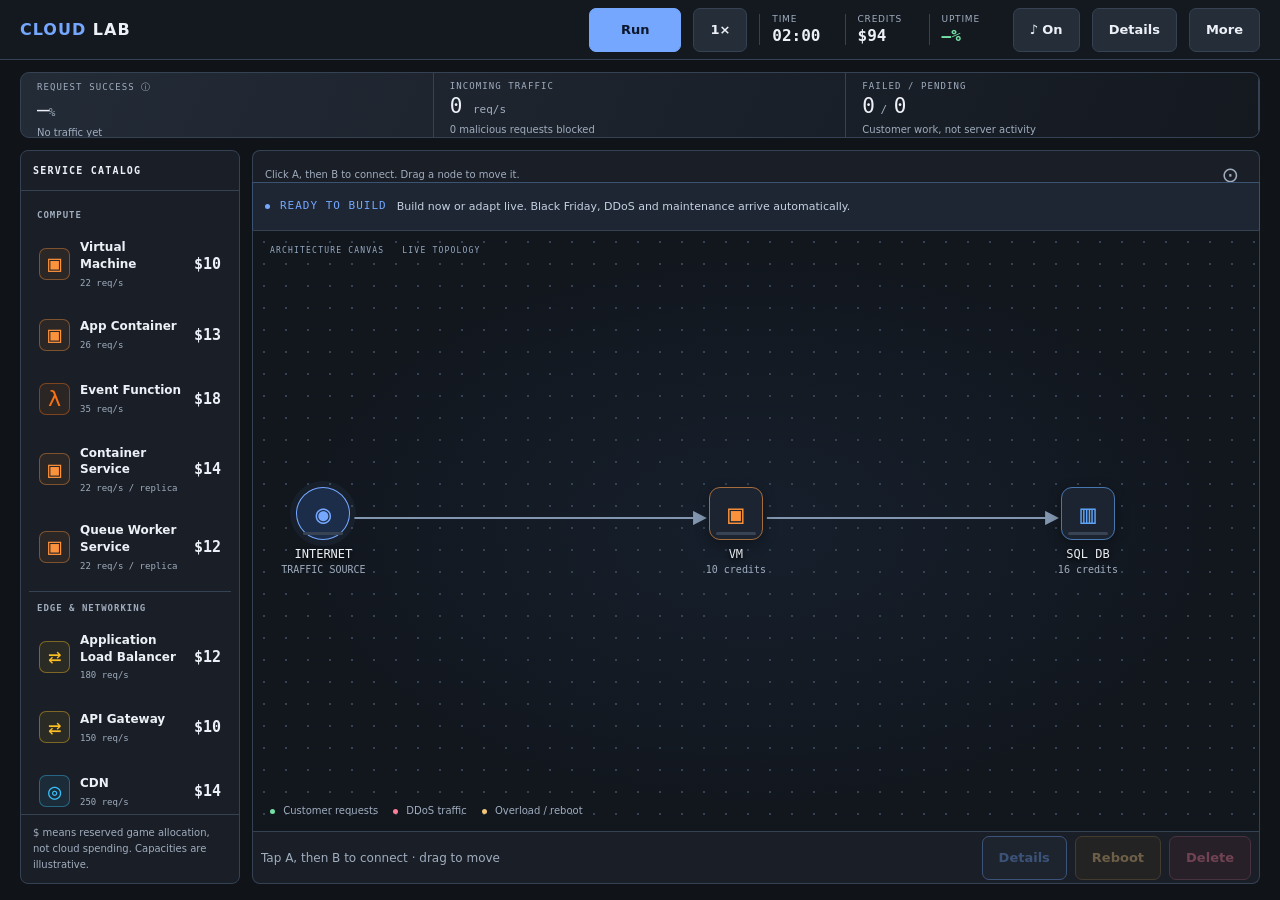
==== commit 41cebc42: "feat: use a minimal starting canvas for the cloud demo" ====
--- a/cloud-architect-lab/index.html
+++ b/cloud-architect-lab/index.html
@@ -54,7 +54,7 @@
         </div>
         <div class="phone-actions" aria-label="Selected service actions"><span id="phone-selection">Tap a node to inspect or connect</span><button id="selection-details" disabled>Details</button><button id="phone-reboot" disabled>Reboot</button><button id="phone-delete" disabled>Delete</button></div>
         <div class="timeline panel"><div class="timeline-heading"><span>AUTOMATIC EVENTS</span><div><button id="speed" class="tiny-button">1× speed</button><button id="retry" class="tiny-button">↺ Rebuild / retry</button></div></div><div id="timeline-track"><div id="timeline-progress"></div><div id="event-markers"></div><div id="playhead"></div></div><div class="timeline-labels"><span>0:20 · Maintenance</span><span>0:52 · Surge + maintenance</span><span>1:12 · Attack + maintenance</span></div><svg id="chart" viewBox="0 0 800 42" preserveAspectRatio="none" aria-label="Cumulative request success over the round"><path id="chart-line" d=""/></svg></div>
-        <div class="templates"><span>QUICK START</span><button data-template="balanced">◫ Balanced web app</button><button data-template="fragile">△ Single-instance app</button><button data-template="managed">▧ Managed containers</button><button data-template="queued">≋ Queued workers</button><button data-template="empty">＋ Empty canvas</button><button id="save">↓ Save design</button><button id="load">↑ Load design</button></div>
+        <div class="templates"><span>QUICK START</span><button data-template="basic">→ Basic setup</button><button data-template="balanced">◫ Balanced web app</button><button data-template="fragile">△ Single-instance app</button><button data-template="managed">▧ Managed containers</button><button data-template="queued">≋ Queued workers</button><button data-template="empty">＋ Empty canvas</button><button id="save">↓ Save design</button><button id="load">↑ Load design</button></div>
       </div>
       <aside class="inspector panel"><div class="panel-heading"><span>DESIGN INSPECTOR</span><small>UNDERSTAND YOUR SYSTEM</small></div><div id="inspector-content"></div><div class="topology-audit"><div class="eyebrow">PREFLIGHT CHECKS</div><div id="checks"></div></div></aside>
     </section>
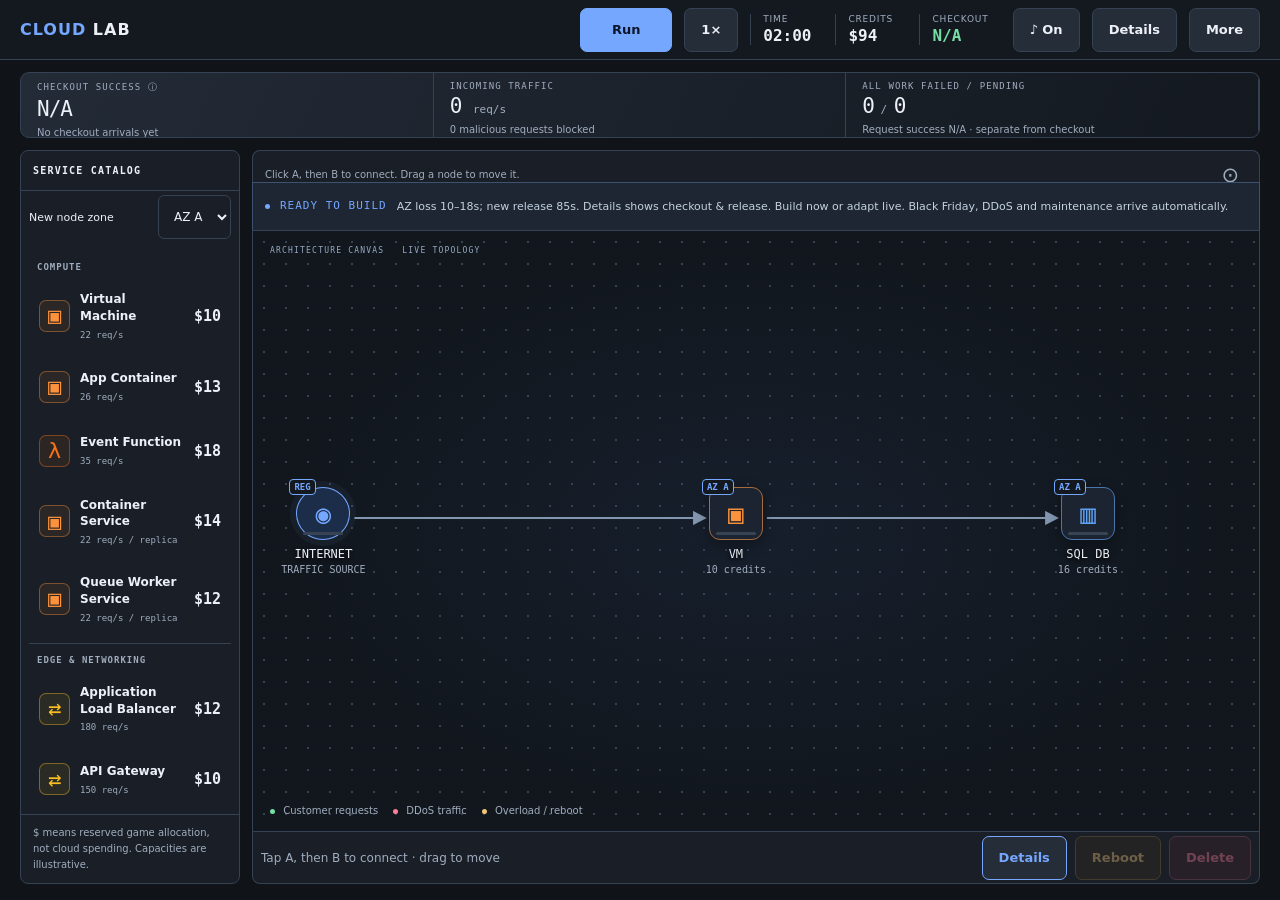
==== commit 10c2590b: "feat: add checkout resilience lessons to the cloud demo" ====
--- a/cloud-architect-lab/index.html
+++ b/cloud-architect-lab/index.html
@@ -20,7 +20,7 @@
     <button id="phone-start">Run</button><button id="phone-speed" aria-label="Change simulation speed">1×</button>
     <div class="phone-stat"><small>TIME</small><strong id="phone-clock">02:00</strong></div>
     <div class="phone-stat"><small>CREDITS</small><strong id="phone-credits">$33</strong></div>
-    <div class="phone-stat"><small>UPTIME</small><strong id="phone-uptime">—%</strong></div>
+    <div class="phone-stat"><small>CHECKOUT</small><strong id="phone-uptime">N/A</strong></div>
     <button id="phone-mute" aria-label="Mute game audio">♪ On</button>
     <button id="phone-details">Details</button><button id="phone-menu">More</button>
   </nav>
@@ -36,13 +36,13 @@
     <section class="metrics" aria-label="Live metrics">
       <div class="metric"><span>ROUND CLOCK</span><strong id="clock">02:00</strong><small id="phase">Ready to build</small></div>
       <div class="metric uptime-metric"><span>UPTIME <em title="Percentage of simulated time with both web and API healthy end-to-end paths. Path availability, not request success or a cloud guarantee.">ⓘ</em></span><strong id="uptime">—<sub>%</sub></strong><small id="downtime">No observed time yet</small></div>
-      <div class="metric"><span>REQUEST SUCCESS <em title="Completed legitimate requests divided by arrivals. Pending work is not yet successful.">ⓘ</em></span><strong id="success">—<sub>%</sub></strong><small id="completed">No traffic yet</small></div>
+      <div class="metric"><span>CHECKOUT SUCCESS <em title="Successful checkout work / checkout arrivals. Infrastructure, dependency and business failures count; pending is not successful.">ⓘ</em></span><strong id="success">N/A</strong><small id="completed">No checkout arrivals yet</small></div>
       <div class="metric"><span>INCOMING TRAFFIC</span><strong id="rps">0 <sub>req/s</sub></strong><small id="blocked">0 malicious requests blocked</small></div>
-      <div class="metric"><span>FAILED / PENDING</span><strong><span id="failed">0</span><sub> / </sub><span id="pending">0</span></strong><small>Customer work, not server activity</small></div>
+      <div class="metric"><span>ALL WORK FAILED / PENDING</span><strong><span id="failed">0</span><sub> / </sub><span id="pending">0</span></strong><small>Request success <span id="all-work-success">N/A</span> · separate from checkout</small></div>
       <div class="metric budget"><span>ALLOCATION BUDGET</span><strong id="credits">33 <sub>credits</sub></strong><small id="spent">87 / 120 allocated</small></div>
     </section>
     <section class="workspace">
-      <aside class="palette panel"><div class="panel-heading"><span>SERVICE CATALOG</span><small>DRAG OR TAP TO PLACE</small></div><div id="catalog"></div><div class="palette-note">$ means reserved game allocation, not cloud spending. Capacities are illustrative.</div></aside>
+      <aside class="palette panel"><div class="panel-heading"><span>SERVICE CATALOG</span><small>DRAG OR TAP TO PLACE</small></div><label class="catalog-placement">New node zone<select id="catalog-zone" aria-label="Placement for new zonal nodes"><option value="A">AZ A</option><option value="B">AZ B</option></select></label><div id="catalog"></div><div class="palette-note">$ means reserved game allocation, not cloud spending. Capacities are illustrative.</div></aside>
       <div class="center-column">
         <div class="canvas-toolbar"><span id="canvas-hint">Click A, then B to connect. Drag a node to move it.</span><button id="fit" class="icon-button" title="Clear selection" aria-label="Clear selection">⊙</button></div>
         <div class="event-strip situation-idle" id="event-strip" role="region" aria-label="Current situation"><span class="pulse-dot"></span><strong id="event-name" aria-live="polite">READY TO BUILD</strong><span id="event-copy">Build now or adapt live. Situations change automatically.</span></div>
@@ -56,13 +56,13 @@
         <div class="timeline panel"><div class="timeline-heading"><span>AUTOMATIC EVENTS</span><div><button id="speed" class="tiny-button">1× speed</button><button id="retry" class="tiny-button">↺ Rebuild / retry</button></div></div><div id="timeline-track"><div id="timeline-progress"></div><div id="event-markers"></div><div id="playhead"></div></div><div class="timeline-labels"><span>0:20 · Maintenance</span><span>0:52 · Surge + maintenance</span><span>1:12 · Attack + maintenance</span></div><svg id="chart" viewBox="0 0 800 42" preserveAspectRatio="none" aria-label="Cumulative request success over the round"><path id="chart-line" d=""/></svg></div>
         <div class="templates"><span>QUICK START</span><button data-template="basic">→ Basic setup</button><button data-template="balanced">◫ Balanced web app</button><button data-template="fragile">△ Single-instance app</button><button data-template="managed">▧ Managed containers</button><button data-template="queued">≋ Queued workers</button><button data-template="empty">＋ Empty canvas</button><button id="save">↓ Save design</button><button id="load">↑ Load design</button></div>
       </div>
-      <aside class="inspector panel"><div class="panel-heading"><span>DESIGN INSPECTOR</span><small>UNDERSTAND YOUR SYSTEM</small></div><div id="inspector-content"></div><div class="topology-audit"><div class="eyebrow">PREFLIGHT CHECKS</div><div id="checks"></div></div></aside>
+      <aside class="inspector panel"><div class="panel-heading"><span>DESIGN INSPECTOR</span><small>UNDERSTAND YOUR SYSTEM</small></div><div id="inspector-content"></div><section id="release-panel" class="resilience-settings" aria-labelledby="release-title"><h3 id="release-title">Checkout & release</h3><p id="checkout-detail"></p><p id="release-state" role="status"></p><dl><dt>Stable</dt><dd id="release-stable">N/A</dd><dt>New</dt><dd id="release-new">N/A</dd></dl><p>Denominator: eligible terminal checkout executions only. Excludes infrastructure failures, dependency failures and pending work. Zero executions = N/A. New version rejects 40% of its cohort despite Ready infrastructure. Assignment is at execution, not HTTP arrival.</p><div class="release-controls"><button id="release-pause" class="button" disabled>Pause promotion</button><label>New execution share<select id="release-share" disabled><option value="0">0%</option><option value="0.1">10%</option><option value="0.25">25%</option><option value="0.5">50%</option></select></label><button id="release-shift" class="button" disabled>Shift back & pause</button><button id="release-rollback" class="button" disabled>Rollback permanently</button></div><p>Automatic promotion: 85s → 10%, 90s → 25%, 95s → 50%. Controls unlock at 85s, permit only equal/lower supported shares, and lock at finish or rollback. No increase, restart or promotion resume. Simulation Resume only advances the clock. Rollback affects future eligible executions, including queued work; historical outcomes remain.</p></section><div class="topology-audit"><div class="eyebrow">PREFLIGHT CHECKS</div><div id="checks"></div></div></aside>
     </section>
     <footer><span><i></i> LOCAL-FIRST LEARNING LAB</span><p>Independent educational project. Not affiliated with or sponsored by AWS. Service limits are illustrative.</p><div class="footer-actions"><button id="model-info">Model & grading</button><button id="about">About & credits</button></div></footer>
   </main>
   </div>
   <section id="rotate-overlay" role="alertdialog" aria-modal="true" aria-labelledby="rotate-title" tabindex="-1" hidden><span class="rotate-glyph" aria-hidden="true">⤾</span><h2 id="rotate-title">Rotate your phone</h2><p id="rotate-status">Turn to landscape to build and play.</p></section>
-  <dialog id="phone-details-dialog" class="phone-dialog"><header class="phone-sheet-header"><h2>Service details</h2><button class="close-dialog" aria-label="Close service details">×</button></header><p class="muted">The round pauses while this sheet is open. Close, then press Resume.</p><p id="phone-situation-copy"></p><p id="phone-round-summary" class="muted"></p><div id="phone-details-content"></div></dialog>
+  <dialog id="phone-details-dialog" class="phone-dialog"><header class="phone-sheet-header"><h2>Design & release details</h2><button class="close-dialog" aria-label="Close service details">×</button></header><p class="muted">The round pauses while this sheet is open. Close, then press Resume.</p><p id="phone-situation-copy"></p><p id="phone-round-summary" class="muted"></p><div id="phone-details-content"></div></dialog>
   <dialog id="phone-menu-dialog" class="phone-dialog"><header class="phone-sheet-header"><h2>Round & audio</h2><button class="close-dialog" aria-label="Close round settings">×</button></header><p class="muted">Close this sheet, then press Resume to continue.</p><div id="phone-menu-content"></div><button id="phone-help" class="button quiet">How to play</button><button id="phone-model" class="button quiet">Model & grading</button><button id="phone-about" class="button quiet">About & credits</button></dialog>
   <dialog id="about-dialog" class="phone-dialog"><header class="phone-sheet-header"><h2>Cloud Architect Lab</h2><button class="close-dialog" aria-label="Close about and credits">×</button></header><p>An independent educational game for exploring cloud architecture, live changes and failure recovery. The simulation, interface and locally synthesized music/effects were developed for this project.</p><h3>Inspiration</h3><p>Inspired by <a class="source-link" href="https://d1p5xm1jr525g5.cloudfront.net/" target="_blank" rel="noopener noreferrer">FIVE NINES: AWS Architect Arcade</a>, encountered at AWS Cloud and AI Day 2026. Reference screenshots and publicly served JavaScript were consulted during development. This credit does not imply affiliation with or endorsement by the reference creator.</p><h3>Independent learning model</h3><p>Not affiliated with, endorsed by, or sponsored by Amazon Web Services or the event organisers. AWS and related service names are trademarks of Amazon.com, Inc. or its affiliates and are used as educational text references. No official AWS/event logos are used.</p><p>Capacities, costs, overload shutdowns and recovery rules are illustrative game mechanics, not AWS pricing, quotas or availability guarantees. No AWS resources are deployed when you play. Your designs and round history stay in this browser.</p></dialog>
   <div id="toast" role="status" aria-live="polite"></div>
--- a/cloud-architect-lab/theme.css
+++ b/cloud-architect-lab/theme.css
@@ -166,3 +166,22 @@
 .fault-button { width:100%; border-color:#87693b; background:var(--warning-bg); color:var(--warning); }
 body.phone-layout #service-settings input[type="number"],body.phone-layout #service-settings .policy-toggle { min-height:44px; }
 body.phone-layout #service-settings input[type="checkbox"] { min-height:18px; min-width:18px; }
+/* Checkout resilience controls share the native Details surface. */
+.catalog-placement { display:flex; align-items:center; justify-content:space-between; gap:6px; padding:4px 8px; font-size:11px; flex:0 0 auto; }
+.catalog-placement select, .resilience-settings select { min-height:44px; min-width:60px; max-width:100%; background:var(--panel); color:var(--text); border:1px solid var(--line); border-radius:6px; }
+.resilience-settings { padding:12px; min-width:0; border-top:1px solid var(--line); }
+.resilience-settings h3 { font-size:15px; margin:8px 0; }
+.resilience-settings p, .resilience-help { font-size:12px; line-height:1.6; color:var(--muted); overflow-wrap:anywhere; }
+.resilience-settings form, .release-controls { display:grid; gap:10px; min-width:0; }
+.resilience-settings label { display:flex; align-items:center; justify-content:space-between; gap:8px; min-height:44px; font-size:12px; }
+.resilience-settings fieldset { min-width:0; margin:0; padding:8px; border:1px solid var(--line); }
+.resilience-settings legend { font-size:12px; }
+.resilience-settings .dependency-option { justify-content:flex-start; overflow-wrap:anywhere; }
+.dependency-option input { flex:0 0 22px; width:22px; height:22px; }
+.resilience-settings button { min-height:44px; max-width:100%; white-space:normal; }
+#release-panel dd { margin:4px 0 12px; font-size:12px; overflow-wrap:anywhere; }
+.zone-badge { position:absolute; left:-8px; top:-9px; padding:2px 4px; border:1px solid var(--accent); border-radius:4px; background:var(--panel-deep); color:var(--accent); font:700 9px ui-monospace,monospace; }
+.zone-badge.zone-unavailable { border-color:var(--danger); color:var(--danger); }
+body.phone-layout .catalog-placement { font-size:9px; padding:2px 4px; }
+body.phone-layout .catalog-placement select { width:64px; min-width:64px; padding:4px; font-size:11px; }
+body.phone-layout .zone-badge { font-size:7px; left:-9px; top:-6px; }
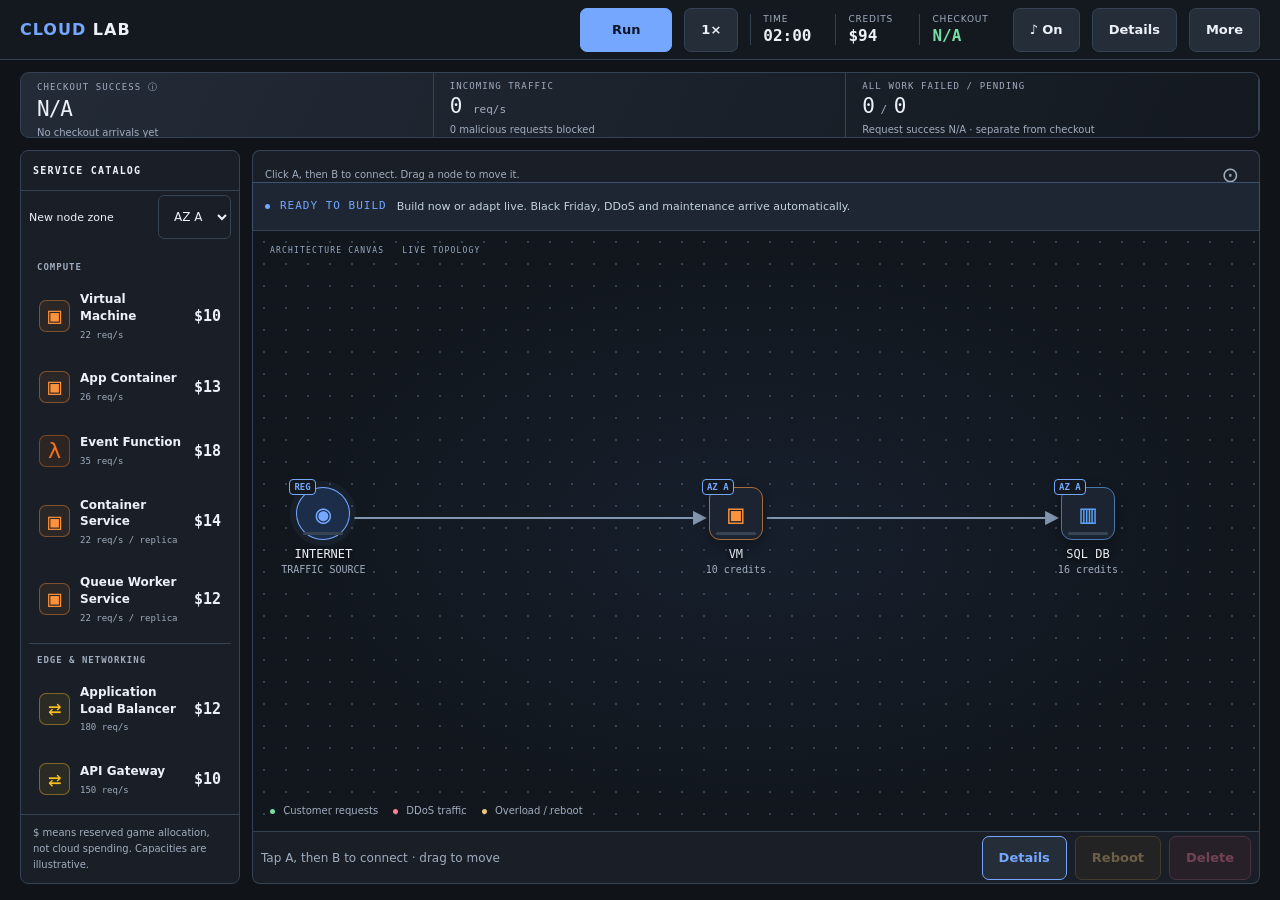
==== commit b47a4a44: "feat: surface release chip and markers in the cloud demo" ====
--- a/cloud-architect-lab/index.html
+++ b/cloud-architect-lab/index.html
@@ -45,16 +45,16 @@
       <aside class="palette panel"><div class="panel-heading"><span>SERVICE CATALOG</span><small>DRAG OR TAP TO PLACE</small></div><label class="catalog-placement">New node zone<select id="catalog-zone" aria-label="Placement for new zonal nodes"><option value="A">AZ A</option><option value="B">AZ B</option></select></label><div id="catalog"></div><div class="palette-note">$ means reserved game allocation, not cloud spending. Capacities are illustrative.</div></aside>
       <div class="center-column">
         <div class="canvas-toolbar"><span id="canvas-hint">Click A, then B to connect. Drag a node to move it.</span><button id="fit" class="icon-button" title="Clear selection" aria-label="Clear selection">⊙</button></div>
-        <div class="event-strip situation-idle" id="event-strip" role="region" aria-label="Current situation"><span class="pulse-dot"></span><strong id="event-name" aria-live="polite">READY TO BUILD</strong><span id="event-copy">Build now or adapt live. Situations change automatically.</span></div>
+        <div class="event-strip situation-idle" id="event-strip" role="region" aria-label="Current situation"><span class="pulse-dot"></span><strong id="event-name" aria-live="polite">READY TO BUILD</strong><button id="release-chip" class="release-chip" hidden aria-label="Release status. Open details for pause, shift back or rollback."></button><span id="event-copy">Build now or adapt live. Situations change automatically.</span></div>
         <div class="board" id="board" aria-label="Cloud architecture editor">
           <div class="board-corner">ARCHITECTURE CANVAS <span>LIVE TOPOLOGY</span></div>
           <svg id="wires" viewBox="0 0 1000 580" preserveAspectRatio="none" aria-label="Directed service connections"><defs><marker id="arrow" markerWidth="7" markerHeight="7" refX="6" refY="3.5" orient="auto"><path d="M0,0 L7,3.5 L0,7" fill="#7199a6"/></marker></defs><g id="edge-layer"></g><g id="traffic-layer" aria-hidden="true"></g></svg>
           <div id="nodes"></div><div id="empty-hint" hidden><strong>Your cloud starts here.</strong><p>Drop a service on the grid, then connect it to the Internet.</p></div>
           <div class="canvas-legend"><span><i class="green"></i> Customer requests</span><span><i class="red"></i> DDoS traffic</span><span><i class="amber"></i> Overload / reboot</span></div>
         </div>
-        <div class="phone-actions" aria-label="Selected service actions"><span id="phone-selection">Tap a node to inspect or connect</span><button id="selection-details" disabled>Details</button><button id="phone-reboot" disabled>Reboot</button><button id="phone-delete" disabled>Delete</button></div>
+        <div class="phone-actions" aria-label="Selected service actions"><span id="phone-selection">Tap a node to inspect or connect</span><button id="phone-release-chip" class="release-chip" hidden aria-label="Release status. Open details for pause, shift back or rollback."></button><button id="selection-details" disabled>Details</button><button id="phone-reboot" disabled>Reboot</button><button id="phone-delete" disabled>Delete</button></div>
         <div class="timeline panel"><div class="timeline-heading"><span>AUTOMATIC EVENTS</span><div><button id="speed" class="tiny-button">1× speed</button><button id="retry" class="tiny-button">↺ Rebuild / retry</button></div></div><div id="timeline-track"><div id="timeline-progress"></div><div id="event-markers"></div><div id="playhead"></div></div><div class="timeline-labels"><span>0:20 · Maintenance</span><span>0:52 · Surge + maintenance</span><span>1:12 · Attack + maintenance</span></div><svg id="chart" viewBox="0 0 800 42" preserveAspectRatio="none" aria-label="Cumulative request success over the round"><path id="chart-line" d=""/></svg></div>
-        <div class="templates"><span>QUICK START</span><button data-template="basic">→ Basic setup</button><button data-template="balanced">◫ Balanced web app</button><button data-template="fragile">△ Single-instance app</button><button data-template="managed">▧ Managed containers</button><button data-template="queued">≋ Queued workers</button><button data-template="empty">＋ Empty canvas</button><button id="save">↓ Save design</button><button id="load">↑ Load design</button></div>
+        <div class="templates"><span>QUICK START</span><button data-template="basic">→ Basic setup</button><button data-template="balanced">◫ Balanced web app</button><button data-template="fragile">△ Single-instance app</button><button data-template="managed">▧ Managed containers</button><button data-template="queued">≋ Queued workers</button><button data-template="empty">＋ Empty canvas</button><button id="save">↓ Save design</button><button id="load">↑ Load design</button><label class="play-mode">Play mode<select id="play-mode" aria-label="Play mode"><option value="realtime">Real-time</option><option value="strategic">Strategic</option></select></label></div>
       </div>
       <aside class="inspector panel"><div class="panel-heading"><span>DESIGN INSPECTOR</span><small>UNDERSTAND YOUR SYSTEM</small></div><div id="inspector-content"></div><section id="release-panel" class="resilience-settings" aria-labelledby="release-title"><h3 id="release-title">Checkout & release</h3><p id="checkout-detail"></p><p id="release-state" role="status"></p><dl><dt>Stable</dt><dd id="release-stable">N/A</dd><dt>New</dt><dd id="release-new">N/A</dd></dl><p>Denominator: eligible terminal checkout executions only. Excludes infrastructure failures, dependency failures and pending work. Zero executions = N/A. New version rejects 40% of its cohort despite Ready infrastructure. Assignment is at execution, not HTTP arrival.</p><div class="release-controls"><button id="release-pause" class="button" disabled>Pause promotion</button><label>New execution share<select id="release-share" disabled><option value="0">0%</option><option value="0.1">10%</option><option value="0.25">25%</option><option value="0.5">50%</option></select></label><button id="release-shift" class="button" disabled>Shift back & pause</button><button id="release-rollback" class="button" disabled>Rollback permanently</button></div><p>Automatic promotion: 85s → 10%, 90s → 25%, 95s → 50%. Controls unlock at 85s, permit only equal/lower supported shares, and lock at finish or rollback. No increase, restart or promotion resume. Simulation Resume only advances the clock. Rollback affects future eligible executions, including queued work; historical outcomes remain.</p></section><div class="topology-audit"><div class="eyebrow">PREFLIGHT CHECKS</div><div id="checks"></div></div></aside>
     </section>
--- a/cloud-architect-lab/phone.css
+++ b/cloud-architect-lab/phone.css
@@ -177,7 +177,7 @@
 
 body.phone-layout #game-shell .event-strip {
   display: grid;
-  grid-template-columns: 5px minmax(0, 1fr);
+  grid-template-columns: 5px minmax(0, 1fr) auto;
   grid-template-rows: repeat(2, minmax(0, 1fr));
   align-content: center;
   align-items: center;
@@ -191,6 +191,28 @@
 
 body.phone-layout .event-strip .pulse-dot {
   grid-row: 1 / -1;
+}
+
+/* The strip cannot host a 44px target at 36px height, so phones use the
+ * persistent 44px action row instead; the strip chip is desktop/fallback only. */
+body.phone-layout #game-shell #release-chip {
+  display: none;
+}
+
+body.phone-layout #game-shell #phone-release-chip {
+  flex: 0 0 auto;
+  min-width: 0;
+  font-size: 11px;
+  padding: 0 8px;
+  background: var(--warning-bg);
+  border-color: #87693b;
+  color: var(--warning);
+}
+
+body.phone-layout #game-shell #phone-release-chip.attention {
+  border-color: #b58900;
+  color: #ffd489;
+  box-shadow: 0 0 9px #f3c77b44;
 }
 
 body.phone-layout .event-strip :is(#event-name, #event-copy) {
--- a/cloud-architect-lab/theme.css
+++ b/cloud-architect-lab/theme.css
@@ -185,3 +185,13 @@
 body.phone-layout .catalog-placement { font-size:9px; padding:2px 4px; }
 body.phone-layout .catalog-placement select { width:64px; min-width:64px; padding:4px; font-size:11px; }
 body.phone-layout .zone-badge { font-size:7px; left:-9px; top:-6px; }
+/* Play-mode selection travels inside the shared templates block. */
+.play-mode { display:flex; align-items:center; justify-content:space-between; gap:8px; min-height:44px; font-size:11px; color:var(--muted); flex:0 0 auto; }
+.play-mode select { min-height:44px; min-width:96px; padding:4px 8px; background:var(--panel); color:var(--text); border:1px solid var(--line); border-radius:6px; }
+/* Release affordances: chip on the strip, promotion instants on the timeline. */
+.release-chip { flex:0 0 auto; min-height:28px; padding:4px 10px; border:1px solid #87693b; border-radius:10px; background:var(--warning-bg); color:var(--warning); font:700 11px ui-monospace,monospace; letter-spacing:.5px; white-space:nowrap; }
+.release-chip.attention { border-color:#b58900; color:#ffd489; box-shadow:0 0 9px #f3c77b44; animation:release-pulse 2.2s ease-in-out infinite; }
+.release-chip:not(.attention) { opacity:.92; }
+@keyframes release-pulse { 0%,100% { box-shadow:0 0 4px #f3c77b22; } 50% { box-shadow:0 0 12px #f3c77b66; } }
+#event-markers>span.release-marker { top:-7px; height:21px; width:4px; background:var(--accent); border:0; border-radius:2px; box-shadow:0 0 6px #75a7ff88; }
+@media(prefers-reduced-motion:reduce) { .release-chip.attention { animation:none; } }
--- a/cloud-architect-lab/desktop.css
+++ b/cloud-architect-lab/desktop.css
@@ -43,6 +43,8 @@
 body.desktop-layout .canvas-legend span { font-size:10px; }
 body.desktop-layout .phone-actions { display:flex; align-items:center; gap:8px; min-width:0; padding:4px 8px; background:var(--panel); border:1px solid var(--line); border-top:0; border-radius:0 0 8px 8px; }
 body.desktop-layout #phone-selection { flex:1 1 auto; min-width:0; overflow:hidden; white-space:nowrap; text-overflow:ellipsis; color:var(--muted); font-size:12px; }
+/* The desktop strip hosts the release chip; the action-row twin is phone-only. */
+body.desktop-layout #phone-release-chip { display:none; }
 body.desktop-layout #selection-details { border-color:var(--accent); color:var(--accent); }
 body.desktop-layout #phone-reboot { background:var(--warning-bg); border-color:#87693b; color:var(--warning); }
 body.desktop-layout #phone-delete { background:var(--danger-bg); border-color:#975166; color:var(--danger); }
